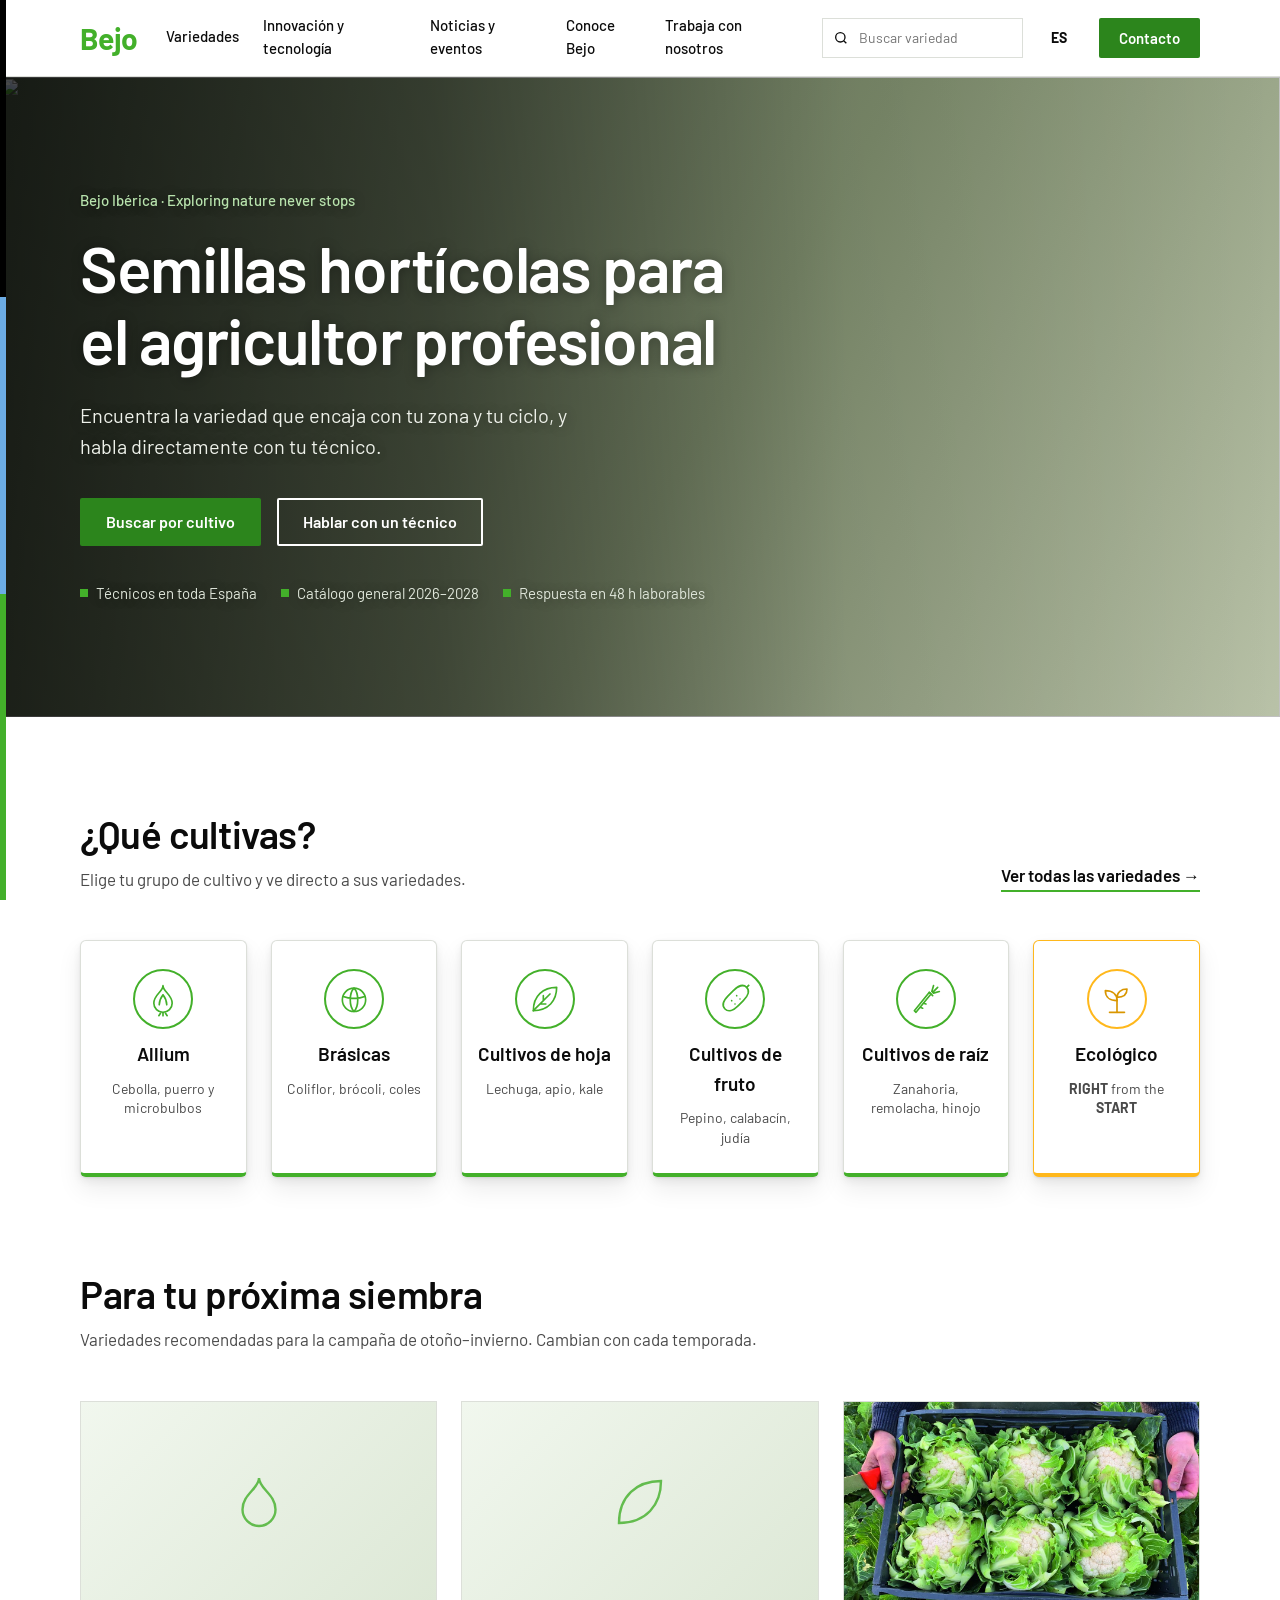
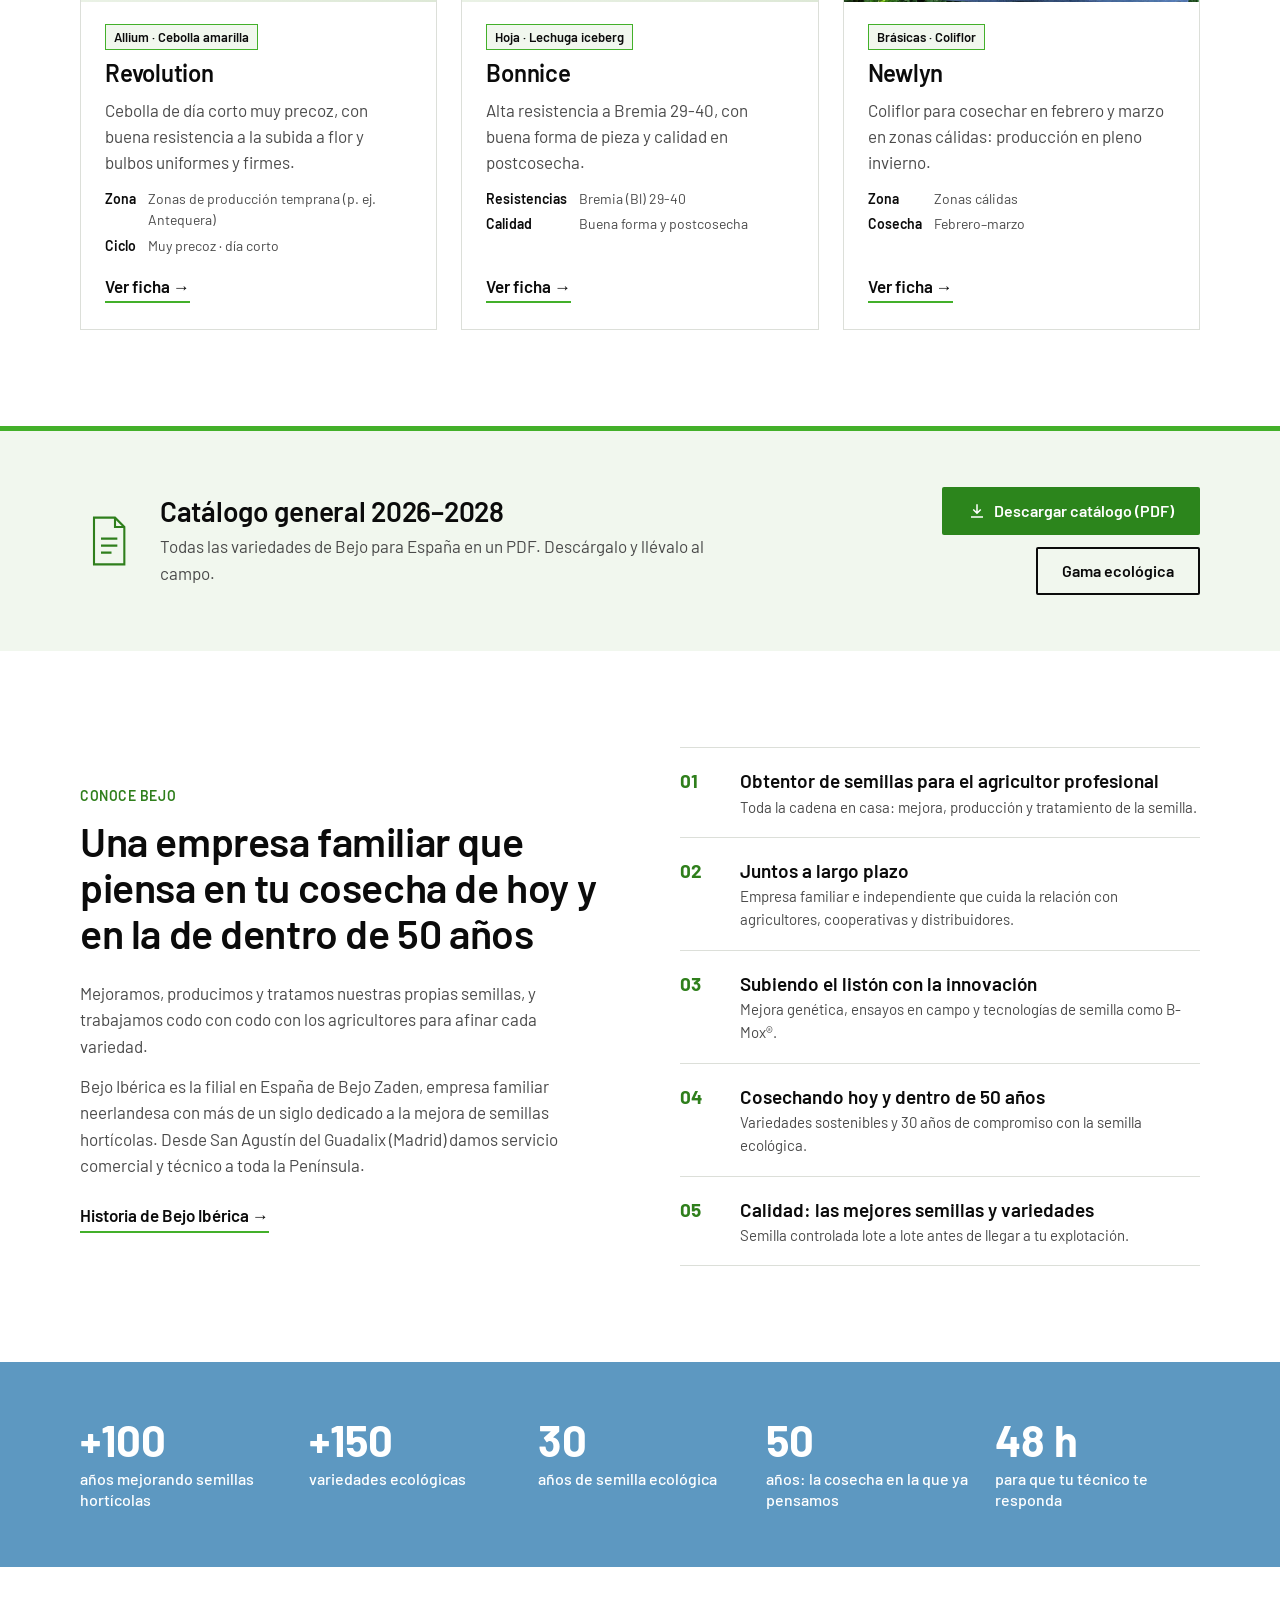
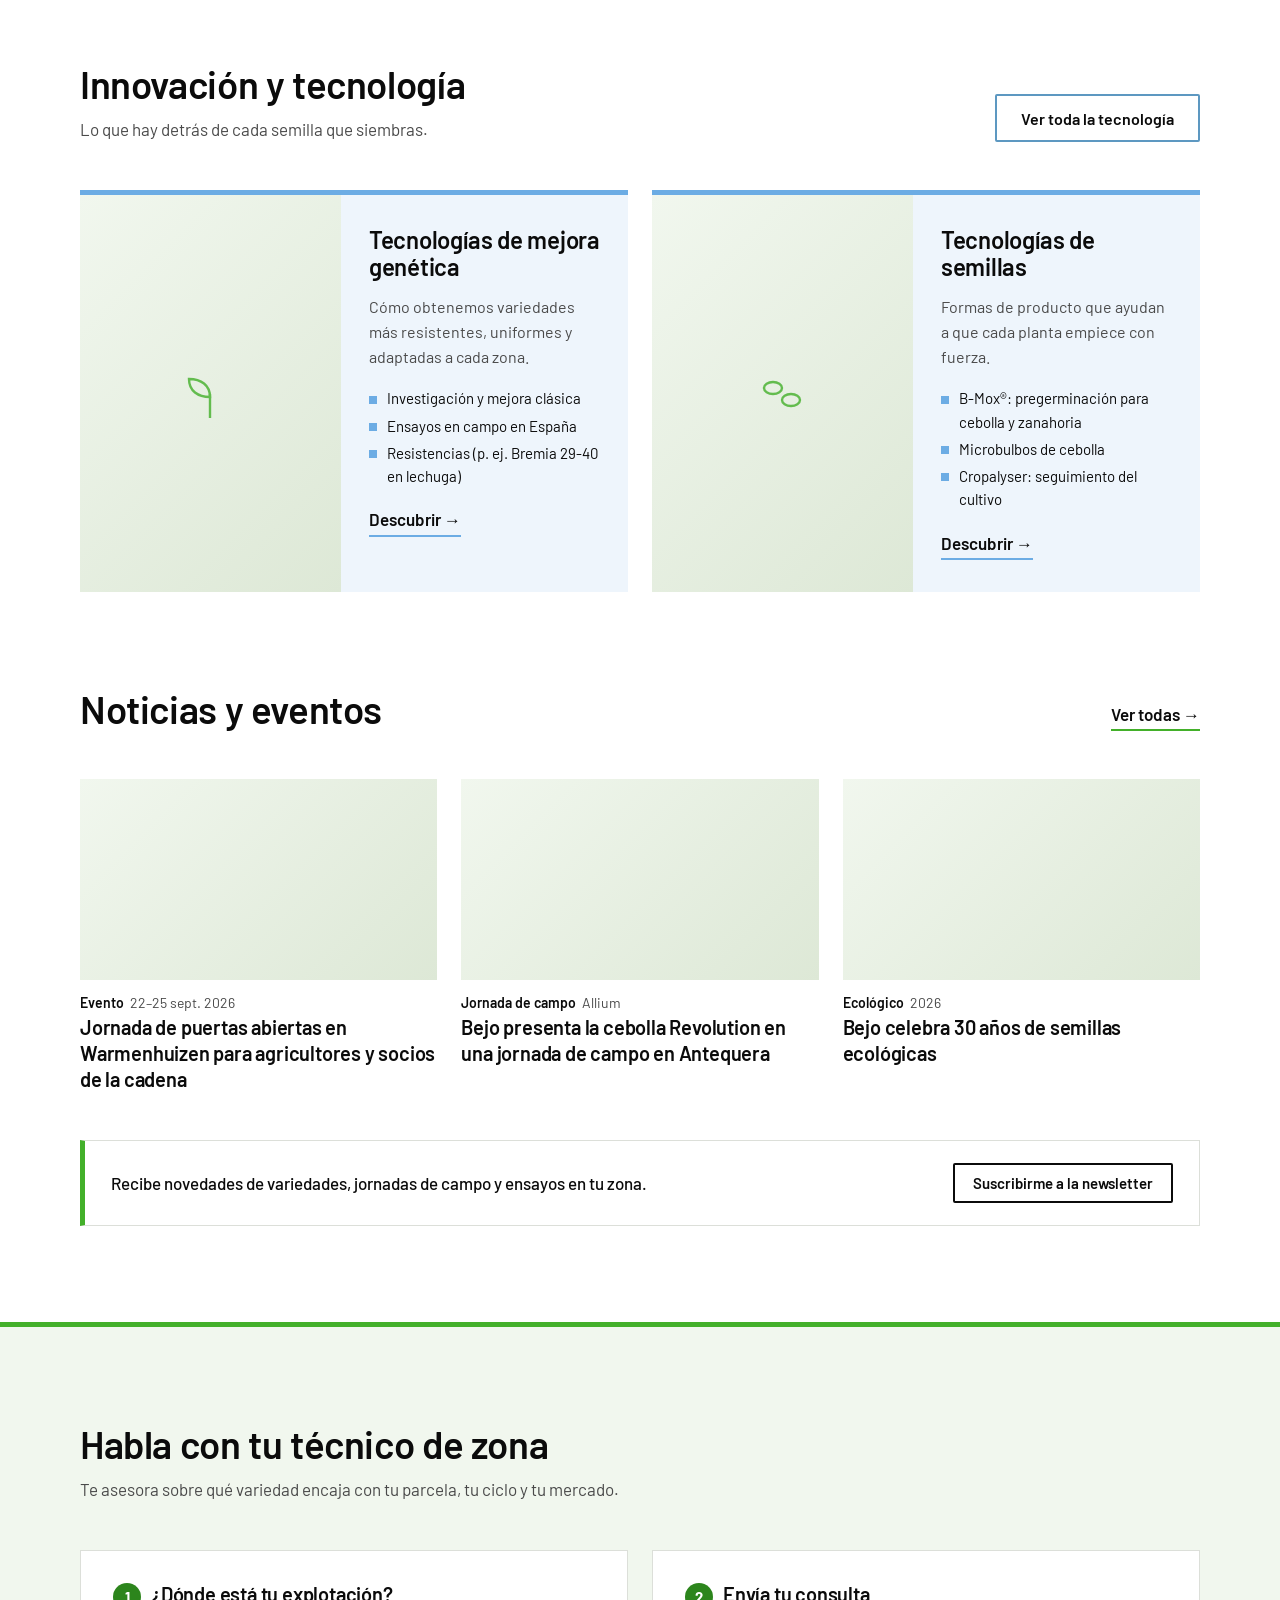
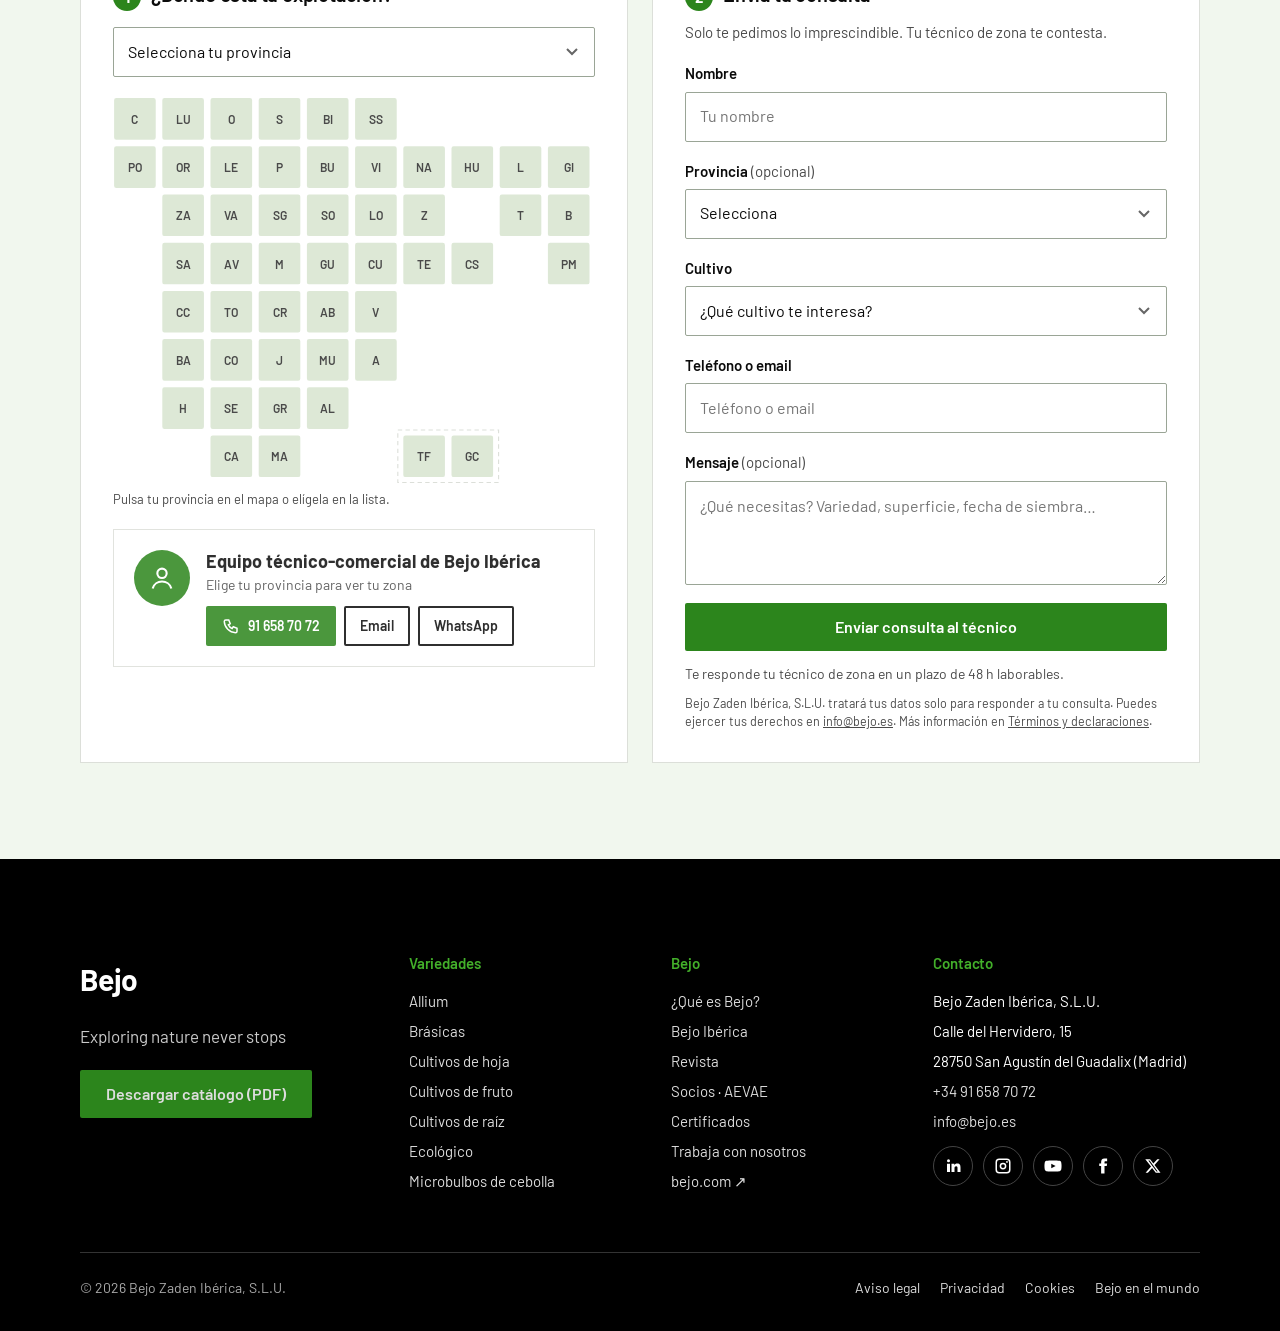
==== index.html @ adfbbf11 "Newlyn: foto real de la coliflor y enlace a su ficha en bejo.es Co-Authored-By: Claude Opus 5.5 <nor" ====
<!DOCTYPE html>
<html lang="es">
<head>
<meta charset="UTF-8">
<meta name="viewport" content="width=device-width, initial-scale=1, viewport-fit=cover">
<title>Bejo Ibérica · Semillas hortícolas para el agricultor profesional</title>
<meta name="description" content="Encuentra la variedad de semilla hortícola que encaja con tu zona y tu ciclo, y habla directamente con tu técnico de zona de Bejo Ibérica. Catálogo general 2026–2028.">
<meta name="theme-color" content="#43B02A">
<link rel="canonical" href="https://www.bejo.es/">
<meta property="og:type" content="website">
<meta property="og:locale" content="es_ES">
<meta property="og:site_name" content="Bejo Ibérica">
<meta property="og:title" content="Bejo Ibérica · Semillas hortícolas para el agricultor profesional">
<meta property="og:description" content="Encuentra la variedad que encaja con tu zona y tu ciclo, y habla directamente con tu técnico.">
<meta property="og:url" content="https://www.bejo.es/">
<meta property="og:image" content="https://www.bejo.es/sites/bejo-drupal/files/styles/banner_middle_xxxl/public/media/images/ENNS-Cover%20photo.jpeg?itok=uTUPlNrY">
<meta name="twitter:card" content="summary_large_image">
<link rel="icon" href="data:image/svg+xml,%3Csvg xmlns='http://www.w3.org/2000/svg' viewBox='0 0 32 32'%3E%3Crect width='32' height='32' rx='6' fill='%2343B02A'/%3E%3Cpath d='M16 6c-5 5-7 9-7 13a7 7 0 0014 0c0-4-2-8-7-13z' fill='%23fff'/%3E%3C/svg%3E">
<link rel="preconnect" href="https://fonts.googleapis.com">
<link rel="preconnect" href="https://fonts.gstatic.com" crossorigin>
<link rel="preconnect" href="https://www.bejo.es">
<!-- Barlow: sustituta web de DIN 2014 (tipografía corporativa con licencia; si se dispone del kit, se carga antes en --font) -->
<link href="https://fonts.googleapis.com/css2?family=Barlow:wght@400;500;600;700&display=swap" rel="stylesheet">
<link rel="stylesheet" href="css/styles.css?v=4">
<script type="application/ld+json">
{
  "@context":"https://schema.org",
  "@type":"Organization",
  "name":"Bejo Zaden Ibérica, S.L.U.",
  "alternateName":"Bejo Ibérica",
  "url":"https://www.bejo.es/",
  "logo":"https://www.bejo.es/sites/bejo-drupal/files/Bejo-LG_1.svg",
  "slogan":"Exploring nature never stops",
  "email":"info@bejo.es",
  "telephone":"+34 91 658 70 72",
  "address":{"@type":"PostalAddress","streetAddress":"Calle del Hervidero, 15","postalCode":"28750","addressLocality":"San Agustín del Guadalix","addressRegion":"Madrid","addressCountry":"ES"},
  "parentOrganization":{"@type":"Organization","name":"Bejo Zaden B.V.","url":"https://www.bejo.com/"},
  "sameAs":["https://www.linkedin.com/company/bejoespana/","https://www.instagram.com/bejoespana/","https://www.youtube.com/channel/UCln8HXi0CUPpkFVuDEpy3uQ","https://www.facebook.com/BejoEspana/","https://www.twitter.com/BejoEspana"]
}
</script>
</head>
<body>
<div class="band" aria-hidden="true"></div>
<a class="skip" href="#main">Saltar al contenido</a>

<!-- ============ 1 · Header ============ -->
<header class="header" id="top">
  <div class="wrap">
    <a href="https://www.bejo.es/" class="logo" aria-label="Bejo Ibérica, inicio">
      <img src="https://www.bejo.es/sites/bejo-drupal/files/Bejo-LG_1.svg" alt="Bejo" width="120" height="44">
      <span class="logo-text" aria-hidden="true">Bejo</span>
    </a>
    <nav class="nav" aria-label="Principal">
      <a href="#variedades">Variedades</a>
      <a href="#innovacion">Innovación y tecnología</a>
      <a href="#noticias">Noticias y eventos</a>
      <a href="#por-que">Conoce Bejo</a>
      <a href="https://www.bejo.es/careers" class="nav-extra">Trabaja con nosotros</a>
    </nav>
    <form class="search" role="search" data-search>
      <label class="sr-only" for="searchDesk">Buscar cultivo o variedad</label>
      <svg viewBox="0 0 24 24" fill="none" stroke="currentColor" stroke-width="2" aria-hidden="true"><circle cx="11" cy="11" r="7"/><path d="M20 20l-4-4"/></svg>
      <input type="search" id="searchDesk" placeholder="Buscar variedad" autocomplete="off" aria-autocomplete="list" aria-controls="searchDeskList" aria-expanded="false">
      <ul class="search-results" id="searchDeskList" role="listbox"></ul>
    </form>
    <a href="https://www.bejo.com/countries" class="lang" title="Otros países Bejo" aria-label="Idioma: español. Ver otros países Bejo">ES</a>
    <a href="#tecnico" class="btn btn-green btn-sm nav-cta desk-only" data-track="cta_contacto_menu">Contacto</a>
    <div class="tools mob-only">
      <button class="icon-btn" id="searchBtn" type="button" aria-label="Buscar variedad">
        <svg width="24" height="24" viewBox="0 0 24 24" fill="none" stroke="currentColor" stroke-width="2" aria-hidden="true"><circle cx="11" cy="11" r="7"/><path d="M20 20l-4-4"/></svg>
      </button>
      <button class="icon-btn" id="menuBtn" type="button" aria-label="Abrir menú" aria-expanded="false" aria-controls="mobileMenu">
        <svg width="26" height="26" viewBox="0 0 24 24" fill="none" stroke="currentColor" stroke-width="2" aria-hidden="true"><path d="M3 6h18M3 12h18M3 18h18"/></svg>
      </button>
    </div>
  </div>
</header>

<div class="mobile-menu" id="mobileMenu" aria-label="Menú">
  <form class="search" role="search" data-search>
    <label class="sr-only" for="mobSearch">Buscar cultivo o variedad</label>
    <svg viewBox="0 0 24 24" fill="none" stroke="currentColor" stroke-width="2" aria-hidden="true"><circle cx="11" cy="11" r="7"/><path d="M20 20l-4-4"/></svg>
    <input type="search" id="mobSearch" placeholder="Buscar cultivo o variedad" autocomplete="off" aria-autocomplete="list" aria-controls="searchMobList" aria-expanded="false">
    <ul class="search-results" id="searchMobList" role="listbox"></ul>
  </form>
  <a href="#variedades">Variedades</a>
  <a href="#innovacion">Innovación y tecnología</a>
  <a href="#noticias">Noticias y eventos</a>
  <a href="#por-que">Conoce Bejo</a>
  <a href="https://www.bejo.es/careers">Trabaja con nosotros</a>
  <a href="https://www.bejo.com/countries">Idioma: ES · Otros países</a>
  <a href="#tecnico" class="btn btn-green" data-track="cta_contacto_menu">Hablar con mi técnico</a>
</div>

<main id="main">

<!-- ============ FASE 1 · ENCONTRAR ============ -->

<!-- 2 · Hero -->
<section class="hero" aria-labelledby="hero-title">
  <div class="hero-media" aria-hidden="true">
    <!-- Foto de la campaña "Exploring nature never stops" (bejo.es). Si no carga, se usa la del hero actual de bejo.es -->
    <img src="https://www.bejo.es/sites/bejo-drupal/files/styles/banner_middle_xxxl/public/media/images/ENNS-Cover%20photo.jpeg?itok=uTUPlNrY" data-alt-src="https://www.bejo.es/sites/bejo-drupal/files/styles/banner_middle_xxxl/public/media/images/lettuce_iceberg_bejo_26_143-21191-original.jpg?itok=ijqKNQSE" alt="" fetchpriority="high" data-fallback>
  </div>
  <div class="wrap grid">
    <div class="hero-content">
      <p class="hero-kicker">Bejo Ibérica · Exploring nature never stops</p>
      <h1 id="hero-title">Semillas hortícolas para el agricultor profesional</h1>
      <p class="lead">Encuentra la variedad que encaja con tu<span class="desk-only"> zona y tu</span> ciclo<span class="desk-only">,</span> y habla directamente con tu técnico.</p>
      <div class="hero-ctas">
        <a href="#variedades" class="btn btn-green" data-track="cta_buscar_cultivo_hero">Buscar por cultivo</a>
        <a href="#tecnico" class="btn btn-ghost" data-track="cta_tecnico_hero">Hablar con un técnico</a>
      </div>
      <ul class="hero-trust">
        <li>Técnicos en toda España</li>
        <li class="desk-only">Catálogo general 2026–2028</li>
        <li>Respuesta en 48 h laborables</li>
      </ul>
    </div>
  </div>
</section>

<!-- 3 · Acceso rápido por cultivo -->
<section class="section" id="variedades" aria-labelledby="crops-title">
  <div class="wrap">
    <div class="section-head"><div>
      <h2 id="crops-title">¿Qué cultivas?</h2>
      <p><span class="mob-only">Desliza y elige</span><span class="desk-only">Elige</span> tu grupo de cultivo y ve directo a sus variedades.</p>
    </div>
      <a href="https://www.bejo.es/variedades" class="link link-arrow desk-only">Ver todas las variedades</a>
    </div>
    <div class="crops" role="list">
      <a href="https://www.bejo.es/variedades" class="crop" role="listitem" data-crop="allium" data-track="crop_allium">
        <svg viewBox="0 0 48 48" aria-hidden="true"><path d="M24 8c0 7-11 11-11 21a11 11 0 0 0 22 0c0-10-11-14-11-21z"/><path d="M24 19c-3 4-4.5 8-4.5 12M24 19c3 4 4.5 8 4.5 12"/><path d="M21 41l-2 3M24 41v3M27 41l2 3"/></svg>
        <strong>Allium</strong><span>Cebolla, puerro y microbulbos</span>
      </a>
      <a href="https://www.bejo.es/variedades" class="crop" role="listitem" data-crop="brasicas" data-track="crop_brasicas">
        <svg viewBox="0 0 48 48" aria-hidden="true"><circle cx="24" cy="25" r="14"/><path d="M24 11c-6 6-6 22 0 28M24 11c6 6 6 22 0 28M11 21c7 3 19 3 26 0"/></svg>
        <strong>Brásicas</strong><span>Coliflor, brócoli, coles</span>
      </a>
      <a href="https://www.bejo.es/variedades" class="crop" role="listitem" data-crop="hoja" data-track="crop_hoja">
        <svg viewBox="0 0 48 48" aria-hidden="true"><path d="M10 38C10 20 22 10 38 10c0 16-10 28-28 28z"/><path d="M10 38l20-20M18 30h7M22 26v-6"/></svg>
        <strong>Cultivos de hoja</strong><span>Lechuga, apio, kale</span>
      </a>
      <a href="https://www.bejo.es/variedades" class="crop" role="listitem" data-crop="fruto" data-track="crop_fruto">
        <svg viewBox="0 0 48 48" aria-hidden="true"><path d="M12 36c-4-4-2-10 4-16l6-6c6-6 12-8 16-4s2 10-4 16l-6 6c-6 6-12 8-16 4z"/><path d="M38 10l3-3M20 26h.01M26 20h.01M24 30h.01M30 24h.01"/></svg>
        <strong>Cultivos de fruto</strong><span>Pepino, calabacín, judía</span>
      </a>
      <a href="https://www.bejo.es/variedades" class="crop" role="listitem" data-crop="raiz" data-track="crop_raiz">
        <svg viewBox="0 0 48 48" aria-hidden="true"><path d="M30 18L12 40l-2-2 18-22z"/><path d="M28 16l4 4M31 15l2-7M33 17l7-2M32 16l6-6M17 34l3 1M21 29l3 1"/></svg>
        <strong>Cultivos de raíz</strong><span>Zanahoria, remolacha, hinojo</span>
      </a>
      <a href="https://www.bejo.es/semillas-ecologicas" class="crop eco" role="listitem" data-crop="eco" data-track="crop_ecologico">
        <svg viewBox="0 0 48 48" aria-hidden="true"><path d="M24 40V24"/><path d="M24 26c0-8-6-12-14-12 0 8 6 12 14 12zM24 22c0-6 5-10 12-10 0 7-5 10-12 10z"/><path d="M15 40h18"/></svg>
        <strong>Ecológico</strong><span><b>RIGHT</b> from the <b>START</b></span>
      </a>
    </div>
    <p class="hint">Desliza para ver todos los grupos de cultivo.</p>
  </div>
</section>

<!-- 4 · Destacado de campaña -->
<section class="section section--flush" id="campana" aria-labelledby="camp-title">
  <div class="wrap">
    <div class="section-head"><div>
      <h2 id="camp-title">Para tu próxima siembra</h2>
      <p>Variedades recomendadas para la campaña de otoño–invierno.<span class="desk-only"> Cambian con cada temporada.</span></p>
    </div></div>
    <div class="varieties">
      <article class="variety" id="var-revolution">
        <div class="photo"><img src="https://www.bejo.es/sites/bejo-drupal/files/styles/gallery_item_lg/public/media/images/Revolution%20Open%20Days%20%2812%29.jpg?itok=Qv2knWuD" alt="Cebolla Revolution en la jornada de campo de Bejo en Antequera" loading="lazy" data-fallback>
          <svg class="photo-fallback" viewBox="0 0 48 48" aria-hidden="true"><path d="M24 8c0 7-11 11-11 21a11 11 0 0 0 22 0c0-10-11-14-11-21z"/></svg></div>
        <div class="variety-body">
          <span class="tag">Allium · Cebolla amarilla</span>
          <h3>Revolution</h3>
          <p>Cebolla de día corto muy precoz, con buena resistencia a la subida a flor y bulbos uniformes y firmes.</p>
          <dl><dt>Zona</dt><dd>Zonas de producción temprana (p. ej. Antequera)</dd><dt>Ciclo</dt><dd>Muy precoz · día corto</dd></dl>
          <a href="https://www.bejo.es/cebolla/revolution" class="link link-arrow" data-track="ficha_revolution">Ver ficha<span class="sr-only"> de Revolution</span></a>
        </div>
      </article>
      <article class="variety" id="var-bonnice">
        <div class="photo"><img src="https://www.bejo.es/sites/bejo-drupal/files/styles/banner_middle_xxxl/public/media/images/lettuce_iceberg_bejo_26_143-21191-original.jpg?itok=ijqKNQSE" alt="Lechuga iceberg de Bejo en campo" loading="lazy" data-fallback>
          <svg class="photo-fallback" viewBox="0 0 48 48" aria-hidden="true"><path d="M10 38C10 20 22 10 38 10c0 16-10 28-28 28z"/></svg></div>
        <div class="variety-body">
          <span class="tag">Hoja · Lechuga iceberg</span>
          <h3>Bonnice</h3>
          <p>Alta resistencia a Bremia 29-40, con buena forma de pieza y calidad en postcosecha.</p>
          <dl><dt>Resistencias</dt><dd>Bremia (Bl) 29-40</dd><dt>Calidad</dt><dd>Buena forma y postcosecha</dd></dl>
          <a href="https://www.bejo.es/lechuga/bonnice" class="link link-arrow" data-track="ficha_bonnice">Ver ficha<span class="sr-only"> de Bonnice</span></a>
        </div>
      </article>
      <article class="variety" id="var-newlyn">
        <div class="photo"><img src="assets/newlyn-coliflor.jpg" alt="Coliflores Newlyn recién cosechadas en caja, en campo" loading="lazy" data-fallback>
          <svg class="photo-fallback" viewBox="0 0 48 48" aria-hidden="true"><circle cx="24" cy="25" r="14"/><path d="M24 11c-6 6-6 22 0 28M24 11c6 6 6 22 0 28M11 21c7 3 19 3 26 0"/></svg></div>
        <div class="variety-body">
          <span class="tag">Brásicas · Coliflor</span>
          <h3>Newlyn</h3>
          <p>Coliflor para cosechar en febrero y marzo en zonas cálidas: producción en pleno invierno.</p>
          <dl><dt>Zona</dt><dd>Zonas cálidas</dd><dt>Cosecha</dt><dd>Febrero–marzo</dd></dl>
          <a href="https://www.bejo.es/coliflor/newlyn" class="link link-arrow" data-track="ficha_newlyn">Ver ficha<span class="sr-only"> de Newlyn</span></a>
        </div>
      </article>
    </div>
    <a href="https://www.bejo.es/variedades" class="link link-arrow more-mobile">Ver más variedades de campaña</a>
  </div>
</section>

<!-- Catálogo PDF (microconversión) -->
<section class="catalog" aria-labelledby="cat-title">
  <div class="wrap">
    <div class="catalog-text">
      <svg viewBox="0 0 48 48" aria-hidden="true"><path d="M12 4h18l8 8v32H12z"/><path d="M30 4v8h8M18 22h14M18 28h14M18 34h9"/></svg>
      <div>
        <h2 id="cat-title">Catálogo general 2026–2028</h2>
        <p>Todas las variedades de Bejo para España en un PDF. Descárgalo y llévalo al campo.</p>
      </div>
    </div>
    <div class="catalog-actions">
      <a href="https://www.bejo.es/sites/bejo-drupal/files/media/files/ES-CatalogoGeneralEspana2628.pdf" class="btn btn-green" target="_blank" rel="noopener" data-track="descarga_catalogo">
        <svg viewBox="0 0 24 24" fill="none" stroke="currentColor" stroke-width="2" aria-hidden="true"><path d="M12 3v12M7 10l5 5 5-5M4 20h16"/></svg>
        Descargar catálogo (PDF)</a>
      <a href="https://www.bejo.es/ecologico" class="btn btn-outline">Gama ecológica</a>
    </div>
  </div>
</section>

<!-- ============ FASE 2 · CONFIAR ============ -->

<!-- 5 · Por qué Bejo -->
<section class="section why" id="por-que" aria-labelledby="why-title">
  <div class="wrap">
    <div class="intro">
      <span class="eyebrow">Conoce Bejo</span>
      <h2 id="why-title"><span class="desk-only">Una empresa familiar que piensa en tu cosecha de hoy y en la de dentro de 50 años</span><span class="mob-only">Empresa familiar, pensando en tu cosecha de hoy y de dentro de 50 años</span></h2>
      <p>Mejoramos, producimos y tratamos nuestras propias semillas, y trabajamos codo con codo con los agricultores para afinar cada variedad.</p>
      <p class="extra">Bejo Ibérica es la filial en España de Bejo Zaden, empresa familiar neerlandesa con más de un siglo dedicado a la mejora de semillas hortícolas. Desde San Agustín del Guadalix (Madrid) damos servicio comercial y técnico a toda la Península.</p>
      <a href="https://www.bejo.es/historia-de-bejo-iberica" class="link link-arrow">Historia de Bejo Ibérica</a>
    </div>
    <ol>
      <li><b>01</b><strong>Obtentor de semillas para el agricultor profesional</strong><span>Toda la cadena en casa: mejora, producción y tratamiento de la semilla.</span></li>
      <li><b>02</b><strong>Juntos a largo plazo</strong><span>Empresa familiar e independiente que cuida la relación con agricultores, cooperativas y distribuidores.</span></li>
      <li><b>03</b><strong>Subiendo el listón con la innovación</strong><span>Mejora genética, ensayos en campo y tecnologías de semilla como B-Mox®.</span></li>
      <li><b>04</b><strong>Cosechando hoy y dentro de 50 años</strong><span>Variedades sostenibles y 30 años de compromiso con la semilla ecológica.</span></li>
      <li><b>05</b><strong>Calidad: las mejores semillas y variedades</strong><span>Semilla controlada lote a lote antes de llegar a tu explotación.</span></li>
    </ol>
  </div>
</section>

<!-- Cifras -->
<section class="stats" aria-label="Bejo en cifras">
  <div class="wrap">
    <ul>
      <li><strong>+100</strong><span>años mejorando semillas hortícolas</span></li>
      <li><strong>+150</strong><span>variedades ecológicas</span></li>
      <li><strong>30</strong><span>años de semilla ecológica</span></li>
      <li><strong>50</strong><span>años: la cosecha en la que ya pensamos</span></li>
      <li><strong>48 h</strong><span>para que tu técnico te responda</span></li>
    </ul>
  </div>
</section>

<!-- 6 · Innovación y tecnología -->
<section class="section" id="innovacion" aria-labelledby="inno-title">
  <div class="wrap">
    <div class="section-head">
      <div><h2 id="inno-title">Innovación y tecnología</h2><p>Lo que hay detrás de cada semilla<span class="desk-only"> que siembras</span>.</p></div>
      <a href="https://www.bejo.es/revista" class="btn btn-outline-blue head-btn">Ver toda la tecnología</a>
    </div>
    <div class="tech-grid">
      <article class="tech">
        <div class="photo"><img src="https://www.bejo.es/sites/bejo-drupal/files/styles/gallery_item_lg/public/media/images/Breeding%20for%20organic_small.jpeg?itok=yeIApnBH" alt="Mejoradores de Bejo seleccionando plantas en campo" loading="lazy" data-fallback>
          <svg class="photo-fallback" viewBox="0 0 48 48" aria-hidden="true"><path d="M24 40V24"/><path d="M24 26c0-8-6-12-14-12 0 8 6 12 14 12z"/></svg></div>
        <div class="tech-body">
          <h3>Tecnologías de mejora genética</h3>
          <p><span class="desk-only">Cómo obtenemos variedades más resistentes, uniformes y adaptadas a cada zona.</span><span class="mob-only">Variedades más resistentes y adaptadas a tu zona.</span></p>
          <ul><li>Investigación y mejora clásica</li><li>Ensayos en campo en España</li><li>Resistencias (p. ej. Bremia 29-40 en lechuga)</li></ul>
          <a href="https://www.bejo.es/bejo-mundo-exploring-nature-never-stops" class="link link-arrow">Descubrir<span class="sr-only"> tecnologías de mejora genética</span></a>
        </div>
      </article>
      <article class="tech">
        <div class="photo"><img src="https://www.bejo.es/sites/bejo-drupal/files/styles/gallery_item_lg/public/media/images/Different%20kinds%20of%20organic%20seed_small.jpeg?itok=K05LckjI" alt="Distintos tipos de semilla de Bejo" loading="lazy" data-fallback>
          <svg class="photo-fallback" viewBox="0 0 48 48" aria-hidden="true"><ellipse cx="18" cy="20" rx="6" ry="4"/><ellipse cx="30" cy="28" rx="6" ry="4"/></svg></div>
        <div class="tech-body">
          <h3>Tecnologías de semillas</h3>
          <p><span class="desk-only">Formas de producto que ayudan a que cada planta empiece con fuerza.</span><span class="mob-only">B-Mox®, microbulbos y Cropalyser.</span></p>
          <ul><li>B-Mox®: pregerminación para cebolla y zanahoria</li><li>Microbulbos de cebolla</li><li>Cropalyser: seguimiento del cultivo</li></ul>
          <a href="https://www.bejo.es/magazine/b-moxr" class="link link-arrow">Descubrir<span class="sr-only"> tecnologías de semillas</span></a>
        </div>
      </article>
    </div>
  </div>
</section>

<!-- 7 · Noticias y eventos -->
<section class="section section--flush" id="noticias" aria-labelledby="news-title">
  <div class="wrap">
    <div class="section-head">
      <h2 id="news-title">Noticias y eventos</h2>
      <a href="https://www.bejo.es/revista" class="link link-arrow news-all-desk">Ver todas</a>
    </div>
    <div class="news-grid">
      <a href="https://www.bejo.es/magazine/jornada-de-puertas-abiertas-de-bejo-para-agricultores-y-socios-de-la-cadena-de-suministro" class="news">
        <div class="photo"><img src="https://www.bejo.es/sites/bejo-drupal/files/styles/gallery_item_lg/public/media/images/Organic%20demo%20field_small.jpg?itok=80fQMUw9" alt="" loading="lazy" data-fallback></div>
        <div>
          <p class="news-meta"><b>Evento</b>22–25 sept. 2026</p>
          <h3><span class="desk-only">Jornada de puertas abiertas en Warmenhuizen para agricultores y socios de la cadena</span><span class="mob-only">Puertas abiertas Bejo en Países Bajos 2026</span></h3>
        </div>
      </a>
      <a href="https://www.bejo.es/magazine/bejo-presenta-la-cebolla-revolution-en-una-jornada-de-campo-en-antequera" class="news">
        <div class="photo"><img src="https://www.bejo.es/sites/bejo-drupal/files/styles/gallery_item_lg/public/media/images/Revolution%20Open%20Days%20%287%29.jpg?itok=dhPT0Qvs" alt="" loading="lazy" data-fallback></div>
        <div>
          <p class="news-meta"><b>Jornada de campo</b>Allium</p>
          <h3><span class="desk-only">Bejo presenta la cebolla Revolution en una jornada de campo en Antequera</span><span class="mob-only">Cebolla Revolution, en campo en Antequera</span></h3>
        </div>
      </a>
      <a href="https://www.bejo.es/magazine/bejo-celebra-30-anos-de-semillas-ecologicas" class="news">
        <div class="photo"><img src="https://www.bejo.es/sites/bejo-drupal/files/styles/gallery_item_lg/public/media/images/Organic%2030%20years%20Bejo%20colleagues_small%20.jpg?itok=DsTzXGda" alt="" loading="lazy" data-fallback></div>
        <div>
          <p class="news-meta"><b>Ecológico</b>2026</p>
          <h3>Bejo celebra 30 años de semillas ecológicas</h3>
        </div>
      </a>
    </div>
    <a href="https://www.bejo.es/revista" class="link link-arrow mob-only" style="display:inline-block;margin-top:20px">Ver todas</a>
    <div class="newsletter">
      <p>Recibe novedades de variedades, jornadas de campo y ensayos en tu zona.</p>
      <a href="https://us15.list-manage.com/survey?u=f30d8a76c23f361aeff1ba541&amp;id=507a707cc8&amp;attribution=false" class="btn btn-outline btn-sm" target="_blank" rel="noopener" data-track="newsletter">Suscribirme a la newsletter</a>
    </div>
  </div>
</section>

<!-- ============ FASE 3 · CONTACTAR ============ -->

<!-- 8 · Tu técnico en tu zona -->
<section class="section contact" id="tecnico" aria-labelledby="contact-title">
  <div class="wrap">
    <div class="section-head"><div>
      <h2 id="contact-title">Habla con tu técnico de zona</h2>
      <p><span class="desk-only">Te asesora sobre qué variedad encaja con tu parcela, tu ciclo y tu mercado.</span><span class="mob-only">Elige tu provincia y te mostramos quién te atiende.</span></p>
    </div></div>
    <div class="contact-grid">
      <div class="card zone-card">
        <h3><span class="step">1</span>¿Dónde está tu explotación?</h3>
        <label for="zoneSelect" class="sr-only">Selecciona tu provincia</label>
        <select id="zoneSelect" class="select">
          <option value="">Selecciona tu provincia</option>
        </select>
        <div class="map" id="map" aria-label="Mapa de zonas técnicas de España. Pulsa una provincia para seleccionarla."></div>
        <div class="techie" id="techCard" data-empty="true" aria-live="polite">
          <div class="avatar" aria-hidden="true"><svg viewBox="0 0 24 24"><circle cx="12" cy="8" r="4"/><path d="M4 21c1-4 4.5-6 8-6s7 2 8 6"/></svg></div>
          <div>
            <strong id="techName">Equipo técnico-comercial de Bejo Ibérica</strong>
            <span class="zone" id="techZone">Elige tu provincia para ver tu zona</span>
            <div class="techie-actions">
              <a href="tel:+34916587072" class="btn btn-green" id="techPhone" data-track="llamar_tecnico">
                <svg viewBox="0 0 24 24" fill="none" stroke="currentColor" stroke-width="2" aria-hidden="true"><path d="M5 4h4l2 5-2.5 1.5a11 11 0 005 5L15 13l5 2v4a2 2 0 01-2 2A16 16 0 013 6a2 2 0 012-2"/></svg>
                <span id="techPhoneTxt">91 658 70 72</span></a>
              <a href="mailto:info@bejo.es" class="btn btn-outline" id="techMail" data-track="email_tecnico">Email</a>
              <a href="https://wa.me/message/UYOLJTFTJJBNB1" class="btn btn-outline" id="techWa" target="_blank" rel="noopener" data-track="whatsapp_tecnico">WhatsApp</a>
            </div>
          </div>
        </div>
      </div>

      <div class="card">
        <h3><span class="step">2</span>Envía tu consulta</h3>
        <p class="form-intro">Solo te pedimos lo imprescindible. Tu técnico de zona te contesta.</p>
        <form id="contactForm" novalidate>
          <p class="form-err" id="formErr" role="alert" tabindex="-1">Revisa los campos marcados para poder enviar tu consulta.</p>
          <div class="field"><label for="f-name">Nombre</label>
            <input id="f-name" class="input" name="nombre" placeholder="Tu nombre" autocomplete="name" required aria-describedby="e-name">
            <span class="err" id="e-name">Escribe tu nombre.</span></div>
          <div class="field desk-field"><label for="f-prov">Provincia <span class="opt">(opcional)</span></label>
            <select id="f-prov" class="select" name="provincia"><option value="">Selecciona</option></select></div>
          <div class="field"><label for="f-crop">Cultivo</label>
            <select id="f-crop" class="select" name="cultivo" required aria-describedby="e-crop">
              <option value="">¿Qué cultivo te interesa?</option><option>Allium</option><option>Brásicas</option><option>Cultivos de hoja</option><option>Cultivos de fruto</option><option>Cultivos de raíz</option><option>Ecológico</option>
            </select>
            <span class="err" id="e-crop">Elige un cultivo.</span></div>
          <div class="field"><label for="f-contact">Teléfono o email</label>
            <input id="f-contact" class="input" name="contacto" placeholder="Teléfono o email" autocomplete="tel" inputmode="email" required aria-describedby="e-contact">
            <span class="err" id="e-contact">Déjanos un teléfono (9 cifras) o un email válido para responderte.</span></div>
          <div class="field desk-field"><label for="f-msg">Mensaje <span class="opt">(opcional)</span></label>
            <textarea id="f-msg" class="input" name="mensaje" placeholder="¿Qué necesitas? Variedad, superficie, fecha de siembra…"></textarea></div>
          <div class="hp" aria-hidden="true"><label for="f-web">No rellenar</label><input id="f-web" name="web" tabindex="-1" autocomplete="off"></div>
          <button type="submit" class="btn btn-green" data-track="form_submit_click">Enviar consulta al técnico</button>
          <p class="form-note">Te responde tu técnico de zona en un plazo de 48 h laborables.</p>
          <p class="form-legal">Bejo Zaden Ibérica, S.L.U. tratará tus datos solo para responder a tu consulta. Puedes ejercer tus derechos en <a href="mailto:info@bejo.es">info@bejo.es</a>. Más información en <a href="https://www.bejo.es/terminos-y-declaraciones">Términos y declaraciones</a>.</p>
          <p class="form-ok" id="formOk" role="status" tabindex="-1"></p>
        </form>
      </div>
    </div>
  </div>
</section>
</main>

<!-- ============ 9 · Footer ============ -->
<footer class="footer">
  <div class="wrap">
    <div class="footer-top">
      <div class="footer-brand">
        <a href="https://www.bejo.es/" class="logo neg" aria-label="Bejo Ibérica, inicio">
          <img src="https://www.bejo.es/sites/bejo-drupal/files/Bejo-LG_1.svg" alt="Bejo" width="120" height="44" loading="lazy">
          <span class="logo-text" aria-hidden="true">Bejo</span>
        </a>
        <p>Exploring nature never stops</p>
        <a href="https://www.bejo.es/sites/bejo-drupal/files/media/files/ES-CatalogoGeneralEspana2628.pdf" class="btn btn-green" target="_blank" rel="noopener" data-track="descarga_catalogo_footer">Descargar catálogo (PDF)</a>
      </div>
      <details open><summary><h4>Variedades</h4></summary>
        <ul>
          <li><a href="https://www.bejo.es/variedades">Allium</a></li>
          <li><a href="https://www.bejo.es/variedades">Brásicas</a></li>
          <li><a href="https://www.bejo.es/variedades">Cultivos de hoja</a></li>
          <li><a href="https://www.bejo.es/variedades">Cultivos de fruto</a></li>
          <li><a href="https://www.bejo.es/variedades">Cultivos de raíz</a></li>
          <li><a href="https://www.bejo.es/ecologico">Ecológico</a></li>
          <li><a href="https://www.bejo.es/conoce-nuestros-microbulbos-de-cebolla">Microbulbos de cebolla</a></li>
        </ul>
      </details>
      <details open><summary><h4>Bejo</h4></summary>
        <ul>
          <li><a href="https://www.bejo.es/bejo-mundo-exploring-nature-never-stops">¿Qué es Bejo?</a></li>
          <li><a href="https://www.bejo.es/historia-de-bejo-iberica">Bejo Ibérica</a></li>
          <li><a href="https://www.bejo.es/revista">Revista</a></li>
          <li><a href="https://www.bejo.es/socios">Socios</a> · <a href="https://www.bejo.es/aevae">AEVAE</a></li>
          <li><a href="https://www.bejo.es/terminos-y-declaraciones">Certificados</a></li>
          <li><a href="https://www.bejo.es/careers">Trabaja con nosotros</a></li>
          <li><a href="https://www.bejo.com/" target="_blank" rel="noopener">bejo.com <span class="sr-only">(se abre en pestaña nueva)</span>↗</a></li>
        </ul>
      </details>
      <details open><summary><h4>Contacto</h4></summary>
        <address>
          <ul>
            <li>Bejo Zaden Ibérica, S.L.U.</li>
            <li>Calle del Hervidero, 15<br>28750 San Agustín del Guadalix (Madrid)</li>
            <li><a href="tel:+34916587072" data-track="llamar_footer">+34 91 658 70 72</a></li>
            <li><a href="mailto:info@bejo.es">info@bejo.es</a></li>
          </ul>
          <div class="social">
            <a href="https://www.linkedin.com/company/bejoespana/" target="_blank" rel="noopener" aria-label="LinkedIn"><svg viewBox="0 0 24 24" aria-hidden="true"><path d="M4 9h4v11H4zM6 3a2 2 0 110 4 2 2 0 010-4zM10 9h3.8v1.6h.1c.5-1 1.8-1.9 3.7-1.9 3.9 0 4.4 2.4 4.4 5.6V20h-4v-4.9c0-1.2 0-2.7-1.7-2.7s-2.3 1.3-2.3 2.6V20h-4z"/></svg></a>
            <a href="https://www.instagram.com/bejoespana/" target="_blank" rel="noopener" aria-label="Instagram"><svg viewBox="0 0 24 24" aria-hidden="true"><path fill-rule="evenodd" d="M7 2h10a5 5 0 015 5v10a5 5 0 01-5 5H7a5 5 0 01-5-5V7a5 5 0 015-5zm0 2a3 3 0 00-3 3v10a3 3 0 003 3h10a3 3 0 003-3V7a3 3 0 00-3-3zm5 3.5a4.5 4.5 0 110 9 4.5 4.5 0 010-9zm0 2a2.5 2.5 0 100 5 2.5 2.5 0 000-5zM17.3 5.4a1.2 1.2 0 110 2.4 1.2 1.2 0 010-2.4z"/></svg></a>
            <a href="https://www.youtube.com/channel/UCln8HXi0CUPpkFVuDEpy3uQ" target="_blank" rel="noopener" aria-label="YouTube"><svg viewBox="0 0 24 24" aria-hidden="true"><path fill-rule="evenodd" d="M23 7.2a3 3 0 00-2.1-2.1C19 4.6 12 4.6 12 4.6s-7 0-8.9.5A3 3 0 001 7.2 31 31 0 00.6 12a31 31 0 00.4 4.8 3 3 0 002.1 2.1c1.9.5 8.9.5 8.9.5s7 0 8.9-.5a3 3 0 002.1-2.1 31 31 0 00.4-4.8 31 31 0 00-.4-4.8zM9.7 15.1V8.9l5.8 3.1z"/></svg></a>
            <a href="https://www.facebook.com/BejoEspana/" target="_blank" rel="noopener" aria-label="Facebook"><svg viewBox="0 0 24 24" aria-hidden="true"><path d="M14 8.5V6.8c0-.8.5-1 1-1h2.5V2H14c-3.4 0-4.5 2.2-4.5 4.6v1.9H7V12h2.5v10H14V12h3l.5-3.5z"/></svg></a>
            <a href="https://www.twitter.com/BejoEspana" target="_blank" rel="noopener" aria-label="X (Twitter)"><svg viewBox="0 0 24 24" aria-hidden="true"><path d="M17.7 3h3.1l-6.8 7.8L22 21h-6.3l-4.9-6.4L5.2 21H2.1l7.3-8.3L1.7 3h6.4l4.4 5.8zm-1.1 16.2h1.7L7.5 4.7H5.7z"/></svg></a>
          </div>
        </address>
      </details>
    </div>
    <div class="footer-bottom">
      <span>© <span id="year">2026</span> Bejo Zaden Ibérica, S.L.U.</span>
      <nav aria-label="Legal">
        <a href="https://www.bejo.es/terminos-y-declaraciones">Aviso legal</a>
        <a href="https://www.bejo.es/terminos-y-declaraciones">Privacidad</a>
        <a href="https://www.bejo.es/terminos-y-declaraciones">Cookies</a>
        <a href="https://www.bejo.com/countries">Bejo en el mundo</a>
      </nav>
    </div>
  </div>
</footer>

<!-- CTA fija en móvil -->
<div class="sticky-cta" id="stickyCta" aria-label="Contacto rápido">
  <a href="#tecnico" class="btn btn-green" data-track="cta_sticky_tecnico">Hablar con mi técnico</a>
  <a href="tel:+34916587072" class="btn btn-call" id="stickyCall" data-track="cta_sticky_llamar">
    <svg viewBox="0 0 24 24" fill="none" stroke="currentColor" stroke-width="2" aria-hidden="true"><path d="M5 4h4l2 5-2.5 1.5a11 11 0 005 5L15 13l5 2v4a2 2 0 01-2 2A16 16 0 013 6a2 2 0 012-2"/></svg>Llamar</a>
</div>

<script src="js/main.js?v=4" defer></script>
</body>
</html>
---- css/styles.css ----
/* ==========================================================================
   Bejo Ibérica · Landing bejo.es
   Sistema visual de bejo.com + correcciones de marketing:
   - Verde #43B02A = campo y llamadas a la acción
   - Azul  #6CACE4 = innovación
   - Sin bloques grises · CTA verde (no negro) · degradado oscuro en hero
   - Tipografía DIN 2014 (Barlow como sustituta web) · retícula 12 col → 4 col
   ========================================================================== */

:root{
  /* Paleta oficial Bejo */
  --green:#43B02A; --green-dark:#2f7f1c; --green-hover:#3a9b24;
  /* Verde de botón: tono más profundo de Bejo Green para que el texto blanco
     cumpla contraste AA (blanco sobre #43B02A = 2,8:1; sobre #2C851C = 4,7:1) */
  --btn-green:#2C851C; --btn-green-hover:#236B16;
  --blue:#6CACE4; --blue-dark:#5D98C1; --yellow:#FFB81C; --black:#000; --white:#fff;

  /* Tokens de interfaz */
  --bg:#ffffff; --ink:#0b0b0b; --muted:#4a4a4a; --line:#dcdfd9; --surface:#ffffff;
  --tint-green:#F1F7EE; --tint-blue:#EEF5FC; --ph:#DDE8D6;
  --font:"DIN 2014","Barlow",Arial,Helvetica,sans-serif;

  /* Retícula */
  --wrap:1280px; --pad:80px; --gutter:24px; --cols:12; --header:76px;

  /* Ritmo vertical: un único estándar de espacio entre bloques */
  --space-section:96px;  /* aire arriba y abajo de cada bloque de contenido */
  --space-band:56px;     /* aire dentro de las franjas de color finas (catálogo, cifras) */
  --space-head:48px;     /* de la cabecera de sección a su contenido */
}
@media (prefers-color-scheme:dark){
  :root:not([data-theme="light"]){
    --bg:#111411; --ink:#f2f4f0; --muted:#b9c0b5; --line:#2c332a; --surface:#181c17;
    --tint-green:#152012; --tint-blue:#121b24; --ph:#23301f; --green-dark:#5cc743;
  }
}
:root[data-theme="dark"]{
  --bg:#111411; --ink:#f2f4f0; --muted:#b9c0b5; --line:#2c332a; --surface:#181c17;
  --tint-green:#152012; --tint-blue:#121b24; --ph:#23301f; --green-dark:#5cc743;
}

*,*::before,*::after{box-sizing:border-box}
html{scroll-behavior:smooth;scroll-padding-top:calc(var(--header) + 12px);-webkit-text-size-adjust:100%}
body{margin:0;background:var(--bg);color:var(--ink);font-family:var(--font);font-size:17px;line-height:1.55;-webkit-font-smoothing:antialiased;overflow-x:hidden}
img,svg{max-width:100%;display:block}
a{color:inherit}
h1,h2,h3,h4{margin:0;line-height:1.12;font-weight:600;letter-spacing:-.01em}
p{margin:0}
button,input,select,textarea{font:inherit;color:inherit}
:focus-visible{outline:3px solid var(--yellow);outline-offset:3px}
.sr-only{position:absolute!important;width:1px;height:1px;overflow:hidden;clip:rect(0 0 0 0);white-space:nowrap}
.skip{position:absolute;left:12px;top:-60px;z-index:100;background:var(--btn-green);color:#fff;padding:10px 16px;font-weight:600;text-decoration:none}
.skip:focus{top:12px}

/* Retícula de 12 columnas (4 en móvil) */
.wrap{max-width:calc(var(--wrap) + var(--pad)*2);margin:0 auto;padding:0 var(--pad)}
.grid{display:grid;grid-template-columns:repeat(var(--cols),minmax(0,1fr));gap:var(--gutter)}

/* Cada bloque lleva el mismo aire arriba y abajo. Cuando dos bloques seguidos
   comparten fondo, el segundo usa --flush para no duplicar el espacio. */
.section{padding:var(--space-section) 0}
.section--flush{padding-top:0}
.section-head{display:flex;justify-content:space-between;align-items:flex-end;gap:24px;margin-bottom:var(--space-head)}
.section-head h2{font-size:clamp(28px,3vw,40px)}
.section-head p{color:var(--muted);margin-top:10px;max-width:72ch}
.eyebrow{display:inline-block;font-size:14px;font-weight:600;letter-spacing:.04em;text-transform:uppercase;color:var(--green-dark);margin-bottom:12px}

/* Banda de color lateral (top-band del manual) */
.band{position:fixed;left:0;top:0;bottom:0;width:6px;z-index:60;background:linear-gradient(var(--black) 0 33%,var(--blue) 33% 66%,var(--green) 66%)}

/* Botones y enlaces */
.btn{display:inline-flex;align-items:center;justify-content:center;gap:8px;min-height:48px;padding:0 24px;font-weight:600;font-size:16px;line-height:1.2;text-decoration:none;border:2px solid transparent;border-radius:2px;cursor:pointer;transition:background .15s,color .15s,border-color .15s;white-space:nowrap}
.btn svg{width:18px;height:18px;flex-shrink:0}
.btn-green{background:var(--btn-green);color:#fff}
.btn-green:hover{background:var(--btn-green-hover)}
.btn-ghost{border-color:#fff;color:#fff;background:transparent}
.btn-ghost:hover{background:#fff;color:#000}
.btn-outline{border-color:var(--ink);color:var(--ink);background:transparent}
.btn-outline:hover{background:var(--ink);color:var(--bg)}
.btn-outline-blue{border-color:var(--blue-dark);color:var(--ink);background:transparent}
.btn-outline-blue:hover{background:var(--blue-dark);color:#fff}
.btn-sm{min-height:40px;padding:0 18px;font-size:15px}
.link{font-weight:600;text-decoration:none;border-bottom:2px solid var(--green);padding-bottom:2px}
.link:hover{border-color:var(--ink)}
.link-arrow::after{content:" →"}

/* Fotografía real (con color de reserva si la imagen no carga) */
.photo{position:relative;background-color:var(--ph);overflow:hidden}
.photo img{width:100%;height:100%;object-fit:cover}
.photo.is-empty{display:flex;align-items:center;justify-content:center;background:linear-gradient(135deg,var(--tint-green),var(--ph))}
.photo.is-empty img{display:none}
.photo-fallback{display:none}
.photo.is-empty .photo-fallback{display:block;width:72px;height:72px;stroke:var(--green);fill:none;stroke-width:1.6;opacity:.8}

/* Logo */
.logo{display:inline-flex;align-items:center;flex-shrink:0;text-decoration:none;height:48px}
.logo img{height:44px;width:auto}
.logo-text{display:none;font-weight:700;font-size:30px;letter-spacing:-.02em;color:var(--green)}
.logo.is-text img{display:none}
.logo.is-text .logo-text{display:inline}
.logo.neg img{filter:brightness(0) invert(1)}
.logo.neg .logo-text{color:#fff}

/* 1 · Header */
.header{position:sticky;top:0;z-index:50;background:var(--bg);border-bottom:1px solid var(--line);transition:box-shadow .2s}
.header.scrolled{box-shadow:0 6px 18px rgba(0,0,0,.08)}
.header .wrap{display:flex;align-items:center;gap:28px;height:var(--header)}
.nav{display:flex;gap:24px;margin-left:auto;align-items:center}
.nav a{text-decoration:none;font-size:15px;font-weight:500;padding:6px 0;border-bottom:2px solid transparent}
.nav a:hover,.nav a[aria-current="true"]{border-color:var(--green)}
.search{position:relative;display:flex;align-items:center;border:1px solid var(--line);height:40px;width:210px;padding:0 10px;gap:8px;background:var(--surface)}
.search input{border:0;outline:0;background:transparent;width:100%;font-size:14px;min-width:0}
.search:focus-within{border-color:var(--green)}
.search svg{flex-shrink:0;width:16px;height:16px}
.search-results{position:absolute;left:-1px;right:-1px;top:100%;margin:0;padding:6px 0;list-style:none;background:var(--surface);border:1px solid var(--line);box-shadow:0 12px 24px rgba(0,0,0,.12);z-index:70;display:none;max-height:320px;overflow:auto}
.search-results.open{display:block}
.search-results a{display:block;padding:9px 14px;text-decoration:none;font-size:14px;line-height:1.3}
.search-results a small{display:block;color:var(--muted);font-size:12px}
.search-results a:hover,.search-results a.active{background:var(--tint-green)}
.lang{font-weight:700;font-size:14px;text-decoration:none}
.nav-cta{margin-left:4px}
.icon-btn{display:none;background:none;border:0;width:44px;height:44px;align-items:center;justify-content:center;cursor:pointer;color:var(--ink)}
.mobile-menu{display:none}

/* 2 · Hero */
.hero{position:relative;color:#fff;min-height:640px;display:flex;align-items:center;background:#2f3a2b;isolation:isolate;overflow:hidden}
.hero-media{position:absolute;inset:0;z-index:-2;background:linear-gradient(120deg,#4f5d48 0%,#7d8c6c 55%,#b9c2a8 100%)}
.hero-media img{width:100%;height:100%;object-fit:cover;object-position:center 45%}
.hero::before{content:"";position:absolute;inset:0;z-index:-1;background:linear-gradient(90deg,rgba(0,0,0,.72) 0%,rgba(0,0,0,.48) 34%,rgba(0,0,0,.08) 66%,rgba(0,0,0,0) 100%)}
/* La foto se ve limpia a la derecha; solo se oscurece la zona del texto */
.hero h1,.hero .lead,.hero-kicker,.hero-trust{text-shadow:0 1px 12px rgba(0,0,0,.35)}
.hero .wrap{width:100%}
.hero-content{grid-column:1 / span 7;padding:96px 0}
.hero-kicker{color:#b8e3ad;font-size:15px;font-weight:500;margin-bottom:20px}
.hero h1{font-size:clamp(40px,5vw,64px);font-weight:600;letter-spacing:-.02em;margin-bottom:24px}
.hero .lead{font-size:20px;max-width:46ch;margin-bottom:36px;color:#eef1ea}
.hero-ctas{display:flex;gap:16px;flex-wrap:wrap}
.hero-trust{display:flex;flex-wrap:wrap;gap:8px 24px;margin:36px 0 0;padding:0;list-style:none;font-size:15px;color:#dfe6da}
.hero-trust li{display:flex;align-items:center;gap:8px}
.hero-trust li::before{content:"";width:8px;height:8px;background:var(--green);flex-shrink:0}

/* 3 · Cultivos */
.crops{display:grid;grid-template-columns:repeat(6,1fr);gap:var(--gutter)}
/* Tarjetas pulsables: relieve en reposo (sombra + base de color),
   se elevan al pasar el ratón y se "hunden" al pulsar */
.crop{display:flex;flex-direction:column;align-items:center;text-align:center;gap:10px;padding:28px 14px 26px;border:1px solid var(--line);border-bottom:4px solid var(--green);border-radius:6px;background:var(--surface);text-decoration:none;cursor:pointer;
  box-shadow:0 1px 2px rgba(0,0,0,.08),0 4px 8px rgba(0,0,0,.06),0 12px 24px rgba(0,0,0,.08);
  transition:transform .18s ease,box-shadow .18s ease,border-color .18s ease}
.crop:hover{transform:translateY(-6px);border-color:var(--green);
  box-shadow:0 2px 4px rgba(0,0,0,.08),0 10px 18px rgba(0,0,0,.08),0 22px 40px rgba(67,176,42,.22)}
.crop:active{transform:translateY(0);box-shadow:0 1px 2px rgba(0,0,0,.12),0 2px 6px rgba(0,0,0,.08)}
.crop.eco{border-bottom-color:var(--yellow)}
.crop.eco:hover{box-shadow:0 2px 4px rgba(0,0,0,.08),0 10px 18px rgba(0,0,0,.08),0 22px 40px rgba(255,184,28,.28)}
.crop svg{width:60px;height:60px;padding:8px;border:2px solid var(--green);border-radius:50%;stroke:var(--green);fill:none;stroke-width:2;stroke-linecap:round;stroke-linejoin:round}
.crop strong{font-size:19px;font-weight:600}
.crop span{font-size:14px;color:var(--muted);line-height:1.4}
.crop.eco{border-color:var(--yellow)}
.crop.eco svg{border-color:var(--yellow);stroke:#d99600}
.crop.eco span b{font-weight:700}
.crop.flash{border-color:var(--green);box-shadow:0 0 0 4px rgba(67,176,42,.25)}
.hint{display:none}

/* 4 · Campaña */
.varieties{display:grid;grid-template-columns:repeat(3,1fr);gap:var(--gutter)}
.variety{border:1px solid var(--line);background:var(--surface);display:flex;flex-direction:column}
.variety .photo{aspect-ratio:16/9}
.variety-body{padding:22px 24px 26px;display:flex;flex-direction:column;gap:10px;align-items:flex-start;flex:1}
.tag{font-size:13px;font-weight:600;padding:2px 8px;border:1.5px solid var(--green);background:var(--tint-green)}
.variety h3{font-size:24px}
.variety p{color:var(--muted)}
.variety dl{display:grid;grid-template-columns:auto 1fr;gap:4px 12px;margin:2px 0 6px;font-size:14px}
.variety dt{font-weight:600}
.variety dd{margin:0;color:var(--muted)}
.variety .link{margin-top:auto}
.more-mobile{display:none}

/* Catálogo (microconversión) */
.catalog{background:var(--tint-green);border-top:5px solid var(--green)}
.catalog .wrap{display:flex;align-items:center;justify-content:space-between;gap:32px;padding-top:var(--space-band);padding-bottom:var(--space-band)}
.catalog-text{display:flex;align-items:center;gap:24px}
.catalog-text svg{width:56px;height:56px;flex-shrink:0;stroke:var(--green-dark);fill:none;stroke-width:1.8}
.catalog h2{font-size:clamp(22px,2.2vw,28px);margin-bottom:6px}
.catalog p{color:var(--muted)}
.catalog-actions{display:flex;gap:12px;flex-wrap:wrap;justify-content:flex-end}

/* 5 · Por qué Bejo */
.why .wrap{display:grid;grid-template-columns:1fr 1fr;gap:80px;align-items:center}
.why h2{font-size:clamp(30px,3.2vw,44px);margin-bottom:24px}
.why .intro p{color:var(--muted);max-width:50ch}
.why .intro p + p{margin-top:14px}
.why .intro .link{display:inline-block;margin-top:24px}
.why ol{list-style:none;margin:0;padding:0;border-top:1px solid var(--line)}
.why li{display:grid;grid-template-columns:44px 1fr;gap:0 16px;padding:18px 0;border-bottom:1px solid var(--line)}
.why li b{color:var(--green-dark);font-weight:700;font-size:19px;grid-row:span 2}
.why li strong{font-size:19px;font-weight:600}
.why li span{color:var(--muted);font-size:15px}

/* Cifras */
.stats{background:var(--blue-dark);color:#fff;padding:var(--space-band) 0}
.stats ul{list-style:none;margin:0;padding:0;display:grid;grid-template-columns:repeat(5,1fr);gap:24px}
.stats strong{display:block;font-size:clamp(34px,3.4vw,48px);font-weight:700;line-height:1;margin-bottom:6px}
.stats span{font-size:16px;font-weight:500;line-height:1.35;display:block}

/* 6 · Innovación */
.tech-grid{display:grid;grid-template-columns:1fr 1fr;gap:var(--gutter)}
.tech{display:grid;grid-template-columns:1fr 1.1fr;background:var(--tint-blue);border-top:5px solid var(--blue)}
.tech .photo{min-height:100%;background-color:#d5e3f0}
.tech-body{padding:32px 28px;display:flex;flex-direction:column;gap:14px;align-items:flex-start}
.tech h3{font-size:24px}
.tech p{color:var(--muted);font-size:16px}
.tech ul{margin:0;padding:0;list-style:none;font-size:15px}
.tech li{padding-left:18px;position:relative;margin:4px 0}
.tech li::before{content:"";position:absolute;left:0;top:.55em;width:8px;height:8px;background:var(--blue)}
.tech .link{border-color:var(--blue)}

/* 7 · Noticias */
.news-grid{display:grid;grid-template-columns:repeat(3,1fr);gap:var(--gutter)}
.news{text-decoration:none;display:flex;flex-direction:column;gap:12px}
.news .photo{aspect-ratio:16/9}
.news-meta{font-size:14px;color:var(--muted)}
.news-meta b{color:var(--ink);font-weight:600;margin-right:6px}
.news h3{font-size:20px;line-height:1.3}
.news:hover h3{text-decoration:underline;text-decoration-color:var(--green);text-underline-offset:4px}
.newsletter{display:flex;align-items:center;justify-content:space-between;gap:20px;margin-top:var(--space-head);padding:22px 26px;border:1px solid var(--line);border-left:5px solid var(--green)}
.newsletter p{font-weight:500}

/* 8 · Técnico de zona */
.contact{background:var(--tint-green);border-top:5px solid var(--green)}
.contact-grid{display:grid;grid-template-columns:1fr 1fr;gap:var(--gutter);align-items:stretch}
.card{background:var(--surface);border:1px solid var(--line);padding:32px}
.card h3{font-size:20px;margin-bottom:16px}
.step{display:inline-flex;align-items:center;justify-content:center;width:28px;height:28px;border-radius:50%;background:var(--btn-green);color:#fff;font-size:15px;font-weight:700;margin-right:10px;vertical-align:middle}
.field{display:flex;flex-direction:column;gap:6px;margin-bottom:18px;position:relative}
.field label{font-weight:600;font-size:15px}
.field label .opt{font-weight:400;color:var(--muted)}
.input,.select{width:100%;min-height:50px;border:1.5px solid #9aa596;background:var(--bg);color:var(--ink);padding:0 14px;border-radius:2px;font-size:16px}
textarea.input{padding:12px 14px;min-height:104px;resize:vertical}
.input:focus,.select:focus{border-color:var(--green);outline:none;box-shadow:0 0 0 3px rgba(67,176,42,.25)}
.select{appearance:none;-webkit-appearance:none;background-image:url("data:image/svg+xml,%3Csvg xmlns='http://www.w3.org/2000/svg' width='12' height='8'%3E%3Cpath d='M1 1l5 5 5-5' stroke='%23666' stroke-width='2' fill='none'/%3E%3C/svg%3E");background-repeat:no-repeat;background-position:right 16px center;padding-right:40px}

.map{margin:20px 0}
.map svg{width:100%;height:auto}
.map .tile{cursor:pointer}
.map .tile rect{fill:var(--ph);stroke:var(--surface);stroke-width:2;transition:fill .15s}
.map .tile text{font-size:11px;font-weight:600;fill:var(--muted);pointer-events:none;text-anchor:middle;dominant-baseline:central}
.map .tile:hover rect,.map .tile:focus rect{fill:#bfe0b3}
.map .tile.in-zone rect{fill:#a6d796}
.map .tile.in-zone text{fill:#0d2a06}
.map .tile.active rect{fill:var(--green)}
.map .tile.active text{fill:#000}
.map .tile:focus{outline:none}
.map .tile:focus-visible rect{stroke:var(--yellow);stroke-width:3}
.map-inset{fill:none;stroke:var(--line);stroke-dasharray:4 3}
.map-caption{font-size:13px;color:var(--muted);margin-top:6px}

.techie{display:flex;gap:16px;align-items:flex-start;padding:20px;border:1px solid var(--line);background:var(--bg);margin-top:4px}
.techie[data-empty="true"]{opacity:.85}
.avatar{width:56px;height:56px;border-radius:50%;flex-shrink:0;background:var(--btn-green);display:flex;align-items:center;justify-content:center;color:#fff}
.avatar svg{width:28px;height:28px;stroke:#fff;fill:none;stroke-width:1.8}
.techie strong{display:block;font-size:18px;line-height:1.25}
.techie .zone{font-size:14px;color:var(--muted);display:block;margin:2px 0 10px}
.techie-actions{display:flex;flex-wrap:wrap;gap:8px}
.techie-actions .btn{min-height:40px;padding:0 14px;font-size:14px}

.form-intro{color:var(--muted);font-size:15px;margin:-6px 0 18px}
.form-note{font-size:14px;margin-top:12px;color:var(--muted)}
.form-legal{font-size:12.5px;margin-top:10px;color:var(--muted);line-height:1.45}
.form-legal a{color:inherit}
.form-ok{display:none;margin-top:16px;background:var(--tint-green);border-left:5px solid var(--green);padding:14px 16px;font-weight:500}
.form-ok.show{display:block}
.form-err{display:none;margin-bottom:16px;border-left:5px solid #c62828;background:rgba(198,40,40,.07);padding:12px 14px;font-weight:600;font-size:15px}
.form-err.show{display:block}
.field.error .input,.field.error .select{border-color:#c62828;border-width:2px}
.err{display:none;font-size:14px;font-weight:600;color:#c62828}
@media (prefers-color-scheme:dark){:root:not([data-theme="light"]) .err{color:#ff8a80}}
.field.error .err{display:block}
.hp{position:absolute;left:-9999px;width:1px;height:1px;overflow:hidden}
#contactForm .btn-green{width:100%}

/* 9 · Footer */
.footer{background:#000;color:#fff;padding:var(--space-section) 0 32px}
.footer-top{display:grid;grid-template-columns:1.3fr 1fr 1fr 1.2fr;gap:40px}
.footer-brand{display:flex;flex-direction:column;gap:20px;align-items:flex-start}
.footer-brand p{color:#c9c9c9}
.footer h4{margin:0 0 14px;font-size:15px;font-weight:600;color:var(--green)}
.footer ul{list-style:none;margin:0;padding:0;font-size:15px;line-height:2}
.footer address{font-style:normal}
.footer a{text-decoration:none;color:#ddd}
.footer a:hover{color:#fff;text-decoration:underline}
.footer details summary{list-style:none}
.footer details summary::-webkit-details-marker{display:none}
.social{display:flex;gap:10px;margin-top:10px}
.social a{display:inline-flex;width:40px;height:40px;align-items:center;justify-content:center;border:1px solid #444;border-radius:50%}
.social a:hover{border-color:var(--green);background:#111;text-decoration:none}
.social svg{width:18px;height:18px;fill:#fff}
.footer-bottom{display:flex;justify-content:space-between;gap:16px;margin-top:56px;padding-top:24px;border-top:1px solid #333;font-size:14px;color:#aaa}
.footer-bottom nav{display:flex;gap:20px;flex-wrap:wrap}
.sticky-cta{display:none}

/* ---------- Tablet ---------- */
@media (max-width:1180px){
  :root{--pad:40px}
  .nav{gap:16px}
  .nav .nav-extra{display:none}
  .search{width:170px}
  .crops{grid-template-columns:repeat(3,1fr)}
  .tech{grid-template-columns:1fr}
  .tech .photo{min-height:200px}
  .stats ul{grid-template-columns:repeat(3,1fr);row-gap:32px}
  .footer-top{grid-template-columns:1fr 1fr}
  .catalog .wrap{flex-direction:column;align-items:flex-start}
  .catalog-actions{justify-content:flex-start}
}

/* ---------- Móvil (4 columnas) ---------- */
@media (max-width:860px){
  :root{--pad:20px;--header:64px;--cols:4;--gutter:16px;--space-section:64px;--space-band:40px;--space-head:28px}
  body{font-size:16px;padding-bottom:calc(76px + env(safe-area-inset-bottom,0px))}
  .band{width:4px}
  .section-head{flex-direction:column;align-items:flex-start}
  .logo img{height:36px}
  .nav,.header .search,.lang,.desk-only{display:none!important}
  .icon-btn{display:inline-flex}
  .header .wrap{gap:4px}
  .header .tools{margin-left:auto;display:flex}
  .mobile-menu{display:block;position:fixed;left:0;right:0;top:var(--header);bottom:0;background:var(--bg);z-index:49;padding:16px 20px 40px;overflow-y:auto;transform:translateX(100%);transition:transform .25s ease;visibility:hidden}
  .mobile-menu.open{transform:none;visibility:visible}
  .mobile-menu > a{display:block;padding:16px 0;border-bottom:1px solid var(--line);font-size:19px;font-weight:500;text-decoration:none}
  .mobile-menu .search{display:flex;width:100%;height:50px;margin:8px 0 12px}
  .mobile-menu .btn{width:100%;margin-top:20px}

  .hero{min-height:auto;align-items:flex-end}
  .hero::before{background:linear-gradient(180deg,rgba(0,0,0,0) 0%,rgba(0,0,0,.1) 30%,rgba(0,0,0,.6) 58%,rgba(0,0,0,.85) 100%)}
  .hero-content{grid-column:1 / -1;padding:200px 0 36px}
  .hero h1{font-size:36px;margin-bottom:14px}
  .hero .lead{font-size:17px;margin-bottom:24px}
  .hero-ctas{flex-direction:column;gap:12px}
  .hero-ctas .btn{width:100%;min-height:52px}
  .hero-kicker{font-size:14px;margin-bottom:10px}
  .hero-trust{margin-top:24px;font-size:14px;gap:6px 18px}

  .crops{display:flex;overflow-x:auto;scroll-snap-type:x mandatory;scroll-padding-inline:var(--pad);gap:12px;margin:0 calc(var(--pad)*-1);padding:4px var(--pad) 8px;scrollbar-width:none}
  .crops::-webkit-scrollbar{display:none}
  .crop{flex:0 0 40%;scroll-snap-align:start;padding:20px 10px 22px}
  .crops{padding-top:8px;padding-bottom:24px}
  .crop svg{width:52px;height:52px}
  .crop strong{font-size:17px}
  .crop span{font-size:13px}
  .hint{display:block;font-size:13px;color:var(--muted);margin-top:12px}

  .varieties{grid-template-columns:1fr;gap:16px}
  .variety:nth-child(3){display:none}
  .variety-body{padding:16px 18px 20px}
  .variety h3{font-size:21px}
  .more-mobile{display:inline-block;margin-top:24px}

  .catalog .wrap{gap:20px}
  .catalog-text{gap:16px;align-items:flex-start}
  .catalog-text svg{width:40px;height:40px}
  .catalog-actions,.catalog-actions .btn{width:100%}

  .why .wrap{grid-template-columns:1fr;gap:28px}
  .why h2{font-size:28px;margin-bottom:14px}
  .why .intro p.extra{display:none}
  .why li{padding:14px 0;grid-template-columns:36px 1fr}
  .why li strong,.why li b{font-size:17px}
  .why li span{display:none}

  .stats ul{grid-template-columns:1fr 1fr;row-gap:28px}
  .stats li:nth-child(5){display:none}
  .stats span{font-size:14px}

  .tech-grid{grid-template-columns:1fr;gap:20px}
  .tech .photo{min-height:180px}
  .tech-body{padding:22px 20px 26px}
  .tech-body ul{display:none}
  .tech h3{font-size:21px}
  .head-btn{display:none}

  .news-grid{grid-template-columns:1fr;gap:0}
  .news{flex-direction:row;gap:16px;padding:16px 0;border-bottom:1px solid var(--line)}
  .news .photo{width:112px;flex-shrink:0;aspect-ratio:4/3}
  .news h3{font-size:17px}
  .news-meta{font-size:13px}
  .news-all-desk{display:none}
  .newsletter{flex-direction:column;align-items:flex-start;padding:18px}
  .newsletter .btn{width:100%}

  .contact-grid{grid-template-columns:1fr;gap:16px}
  .card{padding:20px 16px}
  .map{display:none}
  .field{margin-bottom:12px}
  .desk-field{display:none}

  .footer{padding:var(--space-section) 0 24px}
  .footer-top{grid-template-columns:1fr;gap:0}
  .footer-brand{margin-bottom:24px}
  .footer-brand .btn{width:100%}
  .footer details{border-bottom:1px solid #333}
  .footer details summary{display:flex;justify-content:space-between;align-items:center;padding:18px 0;cursor:pointer}
  .footer details summary::after{content:"+";font-size:22px;color:#fff}
  .footer details[open] summary::after{content:"–"}
  .footer h4{margin:0;color:#fff;font-size:16px}
  .footer details > ul,.footer details > address{padding-bottom:16px}
  .footer-bottom{flex-direction:column;margin-top:24px;padding-top:0;border:0}
  .footer-bottom nav{gap:14px}

  .sticky-cta{display:flex;gap:10px;position:fixed;left:0;right:0;bottom:0;z-index:40;background:var(--bg);border-top:1px solid var(--line);padding:10px 20px calc(10px + env(safe-area-inset-bottom,0px));transition:transform .2s}
  .sticky-cta.hide{transform:translateY(110%)}
  .sticky-cta .btn-green{flex:1}
  .sticky-cta .btn-call{border:2px solid var(--ink);color:var(--ink);background:var(--bg);padding:0 18px}
}
@media (min-width:861px){
  .mob-only{display:none!important}
  .footer details summary{cursor:default;pointer-events:none}
}
@media (prefers-reduced-motion:reduce){
  *{transition:none!important;scroll-behavior:auto!important}
}
@media print{
  .band,.header,.sticky-cta,.mobile-menu,.hero-ctas{display:none!important}
  .hero{color:#000;min-height:0}.hero::before,.hero-media{display:none}
}
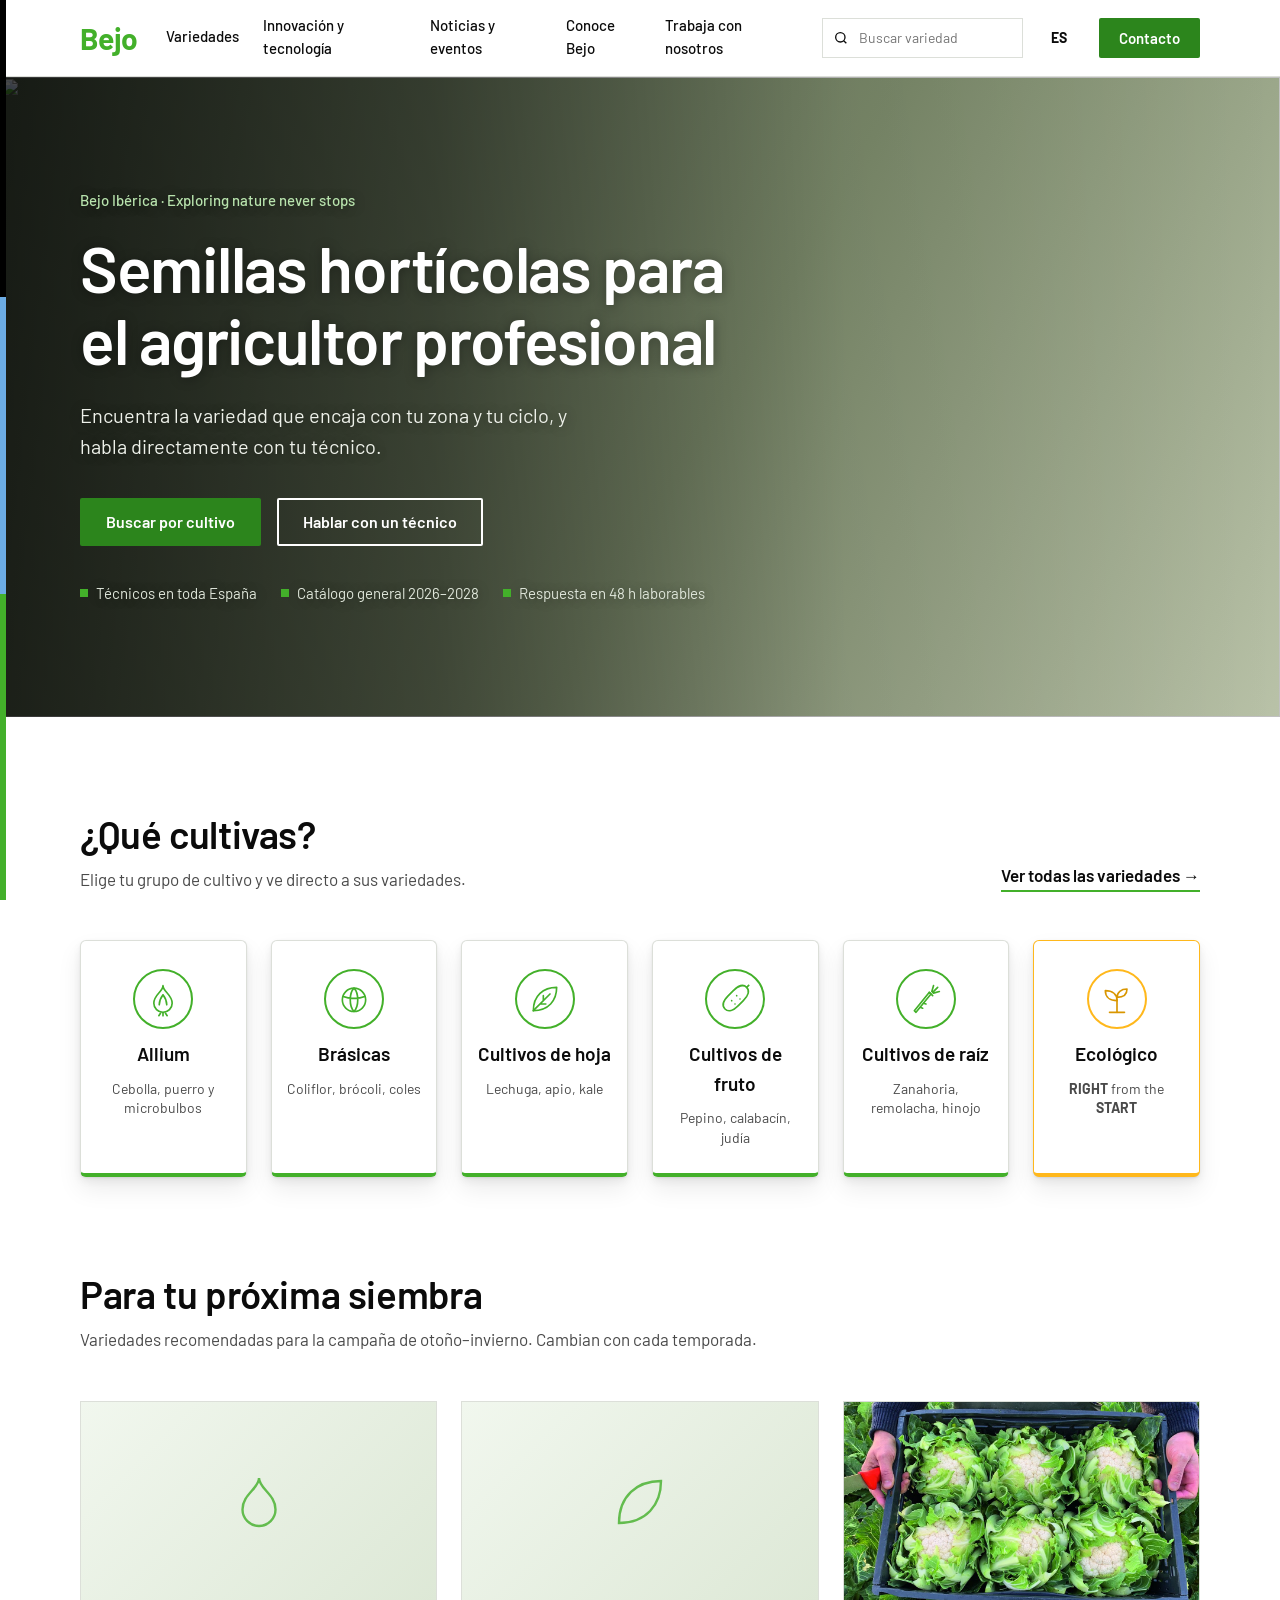
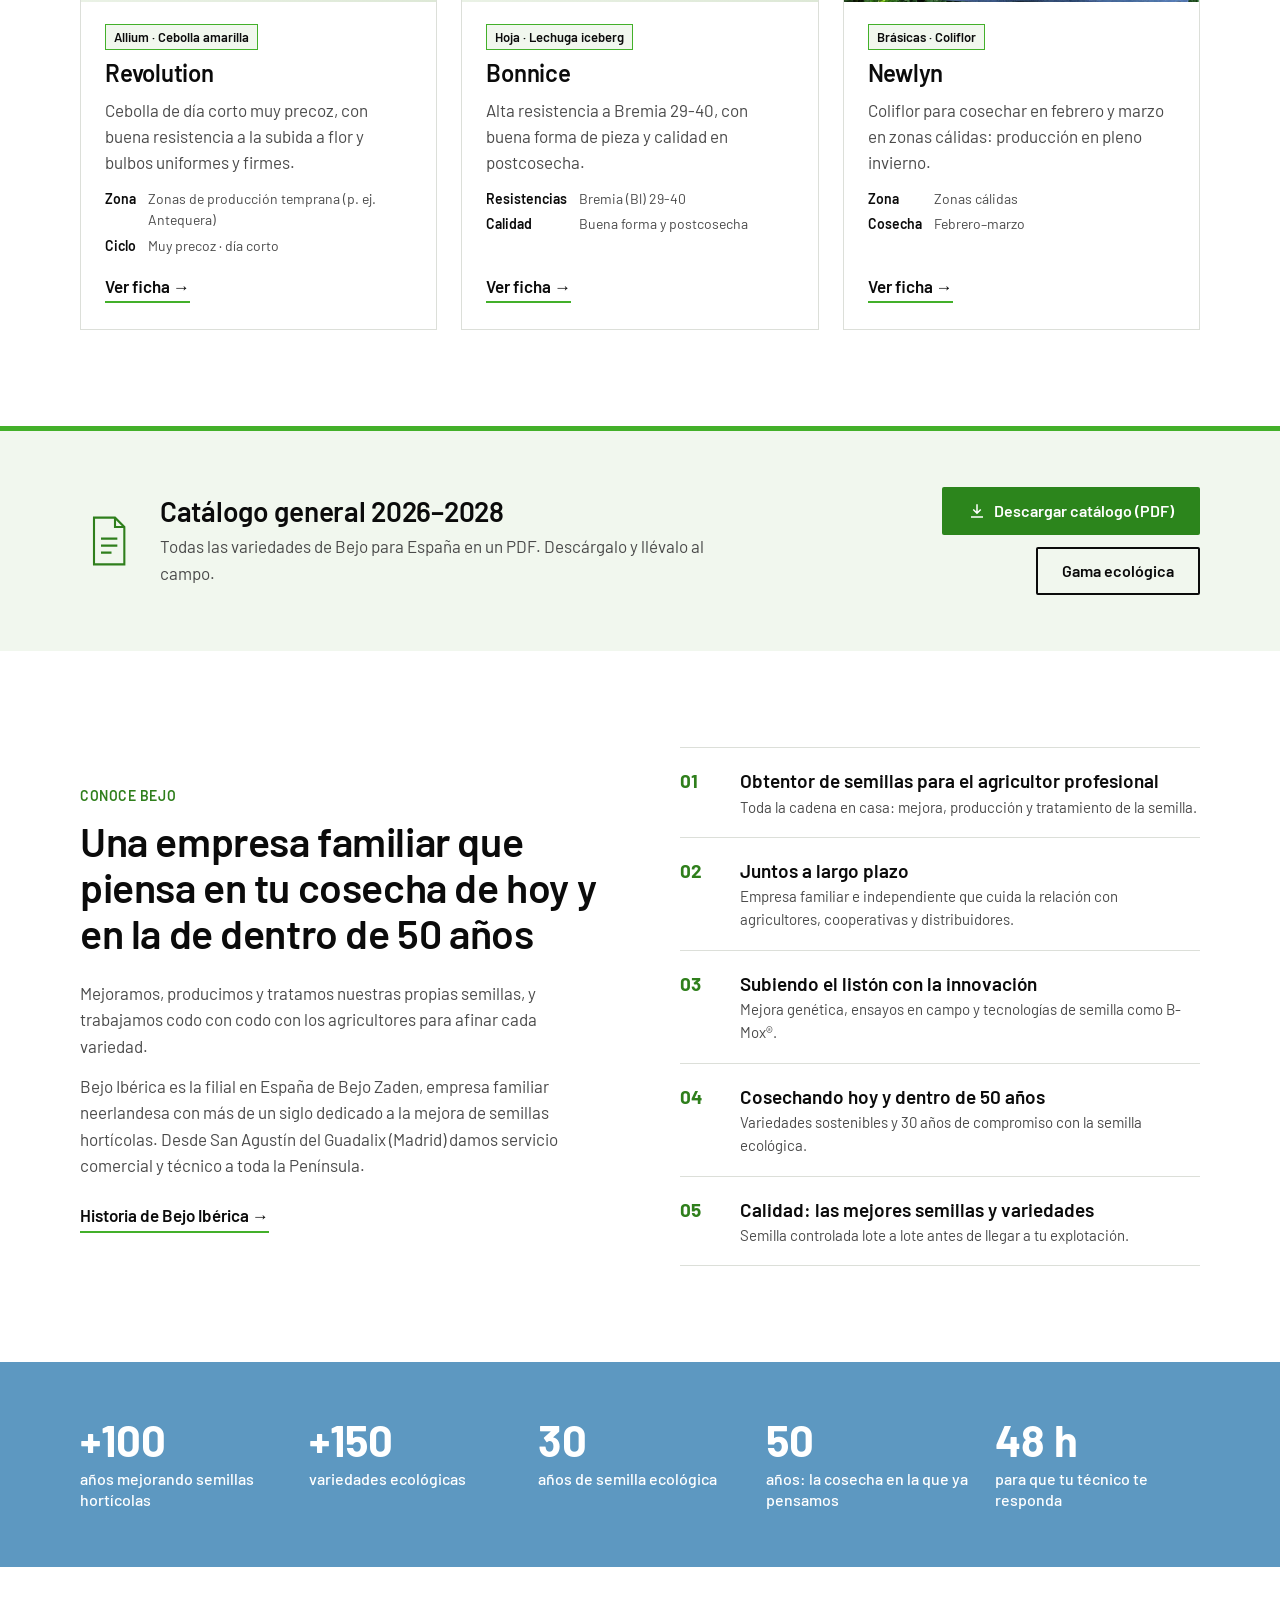
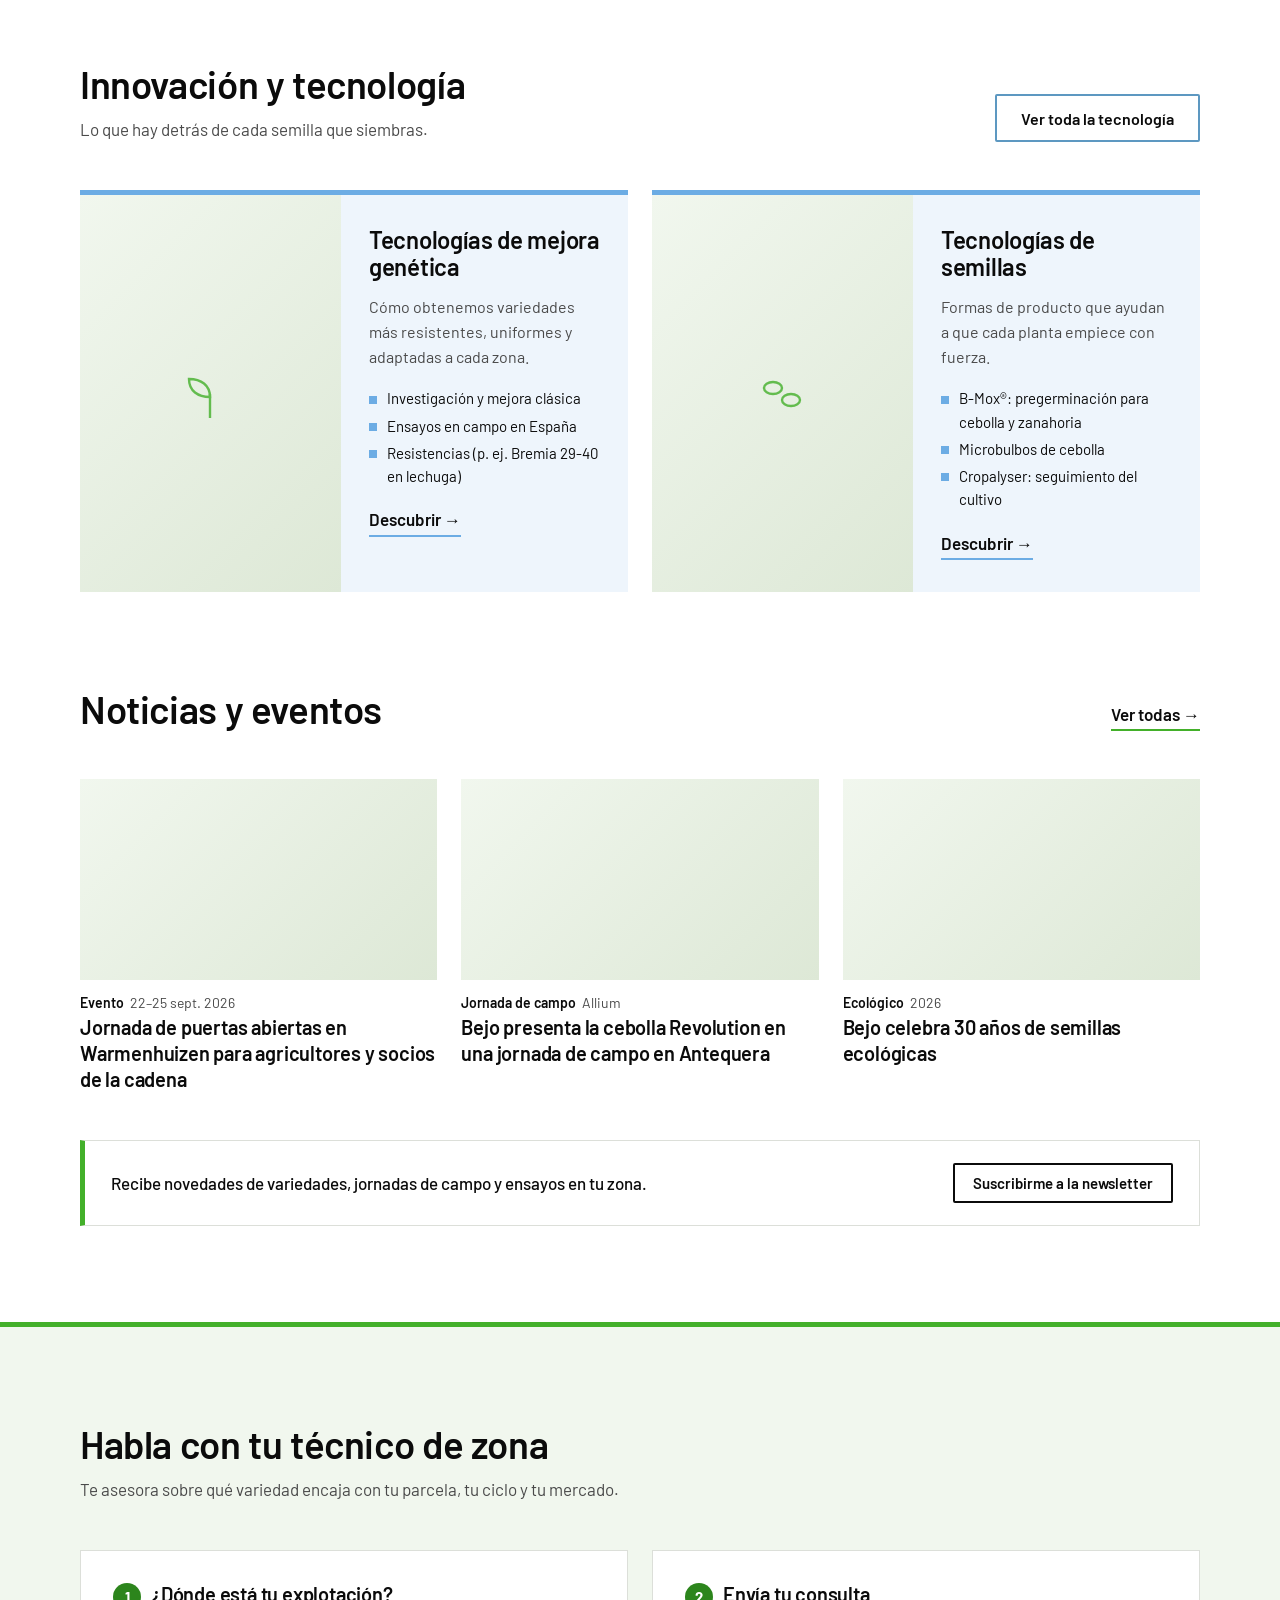
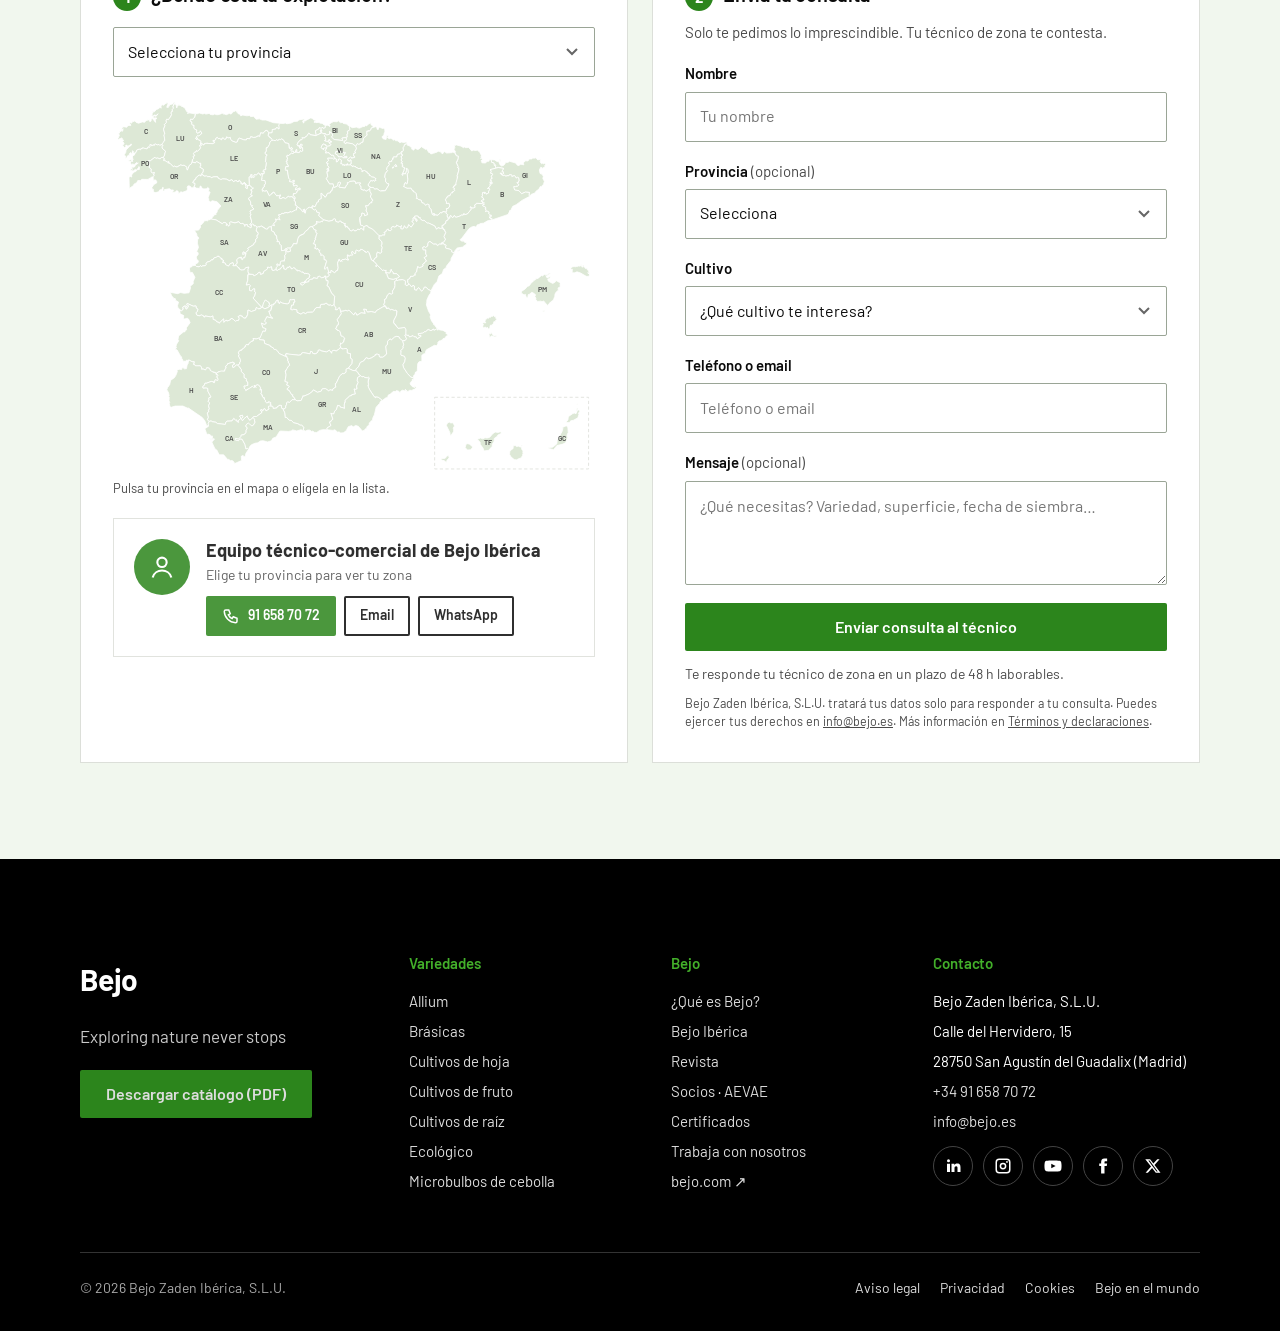
==== commit 9a046a5b: "Mapa de España por provincias en lugar de la cuadrícula de teselas Las 50 provincias del desplegable" ====
--- a/index.html
+++ b/index.html
@@ -21,7 +21,7 @@
 <link rel="preconnect" href="https://www.bejo.es">
 <!-- Barlow: sustituta web de DIN 2014 (tipografía corporativa con licencia; si se dispone del kit, se carga antes en --font) -->
 <link href="https://fonts.googleapis.com/css2?family=Barlow:wght@400;500;600;700&display=swap" rel="stylesheet">
-<link rel="stylesheet" href="css/styles.css?v=4">
+<link rel="stylesheet" href="css/styles.css?v=5">
 <script type="application/ld+json">
 {
   "@context":"https://schema.org",
@@ -274,7 +274,7 @@
           <h3>Tecnologías de mejora genética</h3>
           <p><span class="desk-only">Cómo obtenemos variedades más resistentes, uniformes y adaptadas a cada zona.</span><span class="mob-only">Variedades más resistentes y adaptadas a tu zona.</span></p>
           <ul><li>Investigación y mejora clásica</li><li>Ensayos en campo en España</li><li>Resistencias (p. ej. Bremia 29-40 en lechuga)</li></ul>
-          <a href="https://www.bejo.es/bejo-mundo-exploring-nature-never-stops" class="link link-arrow">Descubrir<span class="sr-only"> tecnologías de mejora genética</span></a>
+          <a href="https://www.youtube.com/watch?v=11PBp4unazs" class="link link-arrow">Descubrir<span class="sr-only"> tecnologías de mejora genética</span></a>
         </div>
       </article>
       <article class="tech">
@@ -284,7 +284,7 @@
           <h3>Tecnologías de semillas</h3>
           <p><span class="desk-only">Formas de producto que ayudan a que cada planta empiece con fuerza.</span><span class="mob-only">B-Mox®, microbulbos y Cropalyser.</span></p>
           <ul><li>B-Mox®: pregerminación para cebolla y zanahoria</li><li>Microbulbos de cebolla</li><li>Cropalyser: seguimiento del cultivo</li></ul>
-          <a href="https://www.bejo.es/magazine/b-moxr" class="link link-arrow">Descubrir<span class="sr-only"> tecnologías de semillas</span></a>
+          <a href="https://www.bejo.es/magazine/formas-de-producto-de-bejo" class="link link-arrow">Descubrir<span class="sr-only"> tecnologías de semillas</span></a>
         </div>
       </article>
     </div>
@@ -465,6 +465,7 @@
     <svg viewBox="0 0 24 24" fill="none" stroke="currentColor" stroke-width="2" aria-hidden="true"><path d="M5 4h4l2 5-2.5 1.5a11 11 0 005 5L15 13l5 2v4a2 2 0 01-2 2A16 16 0 013 6a2 2 0 012-2"/></svg>Llamar</a>
 </div>
 
-<script src="js/main.js?v=4" defer></script>
+<script src="js/mapa-provincias.js?v=1" defer></script>
+<script src="js/main.js?v=5" defer></script>
 </body>
 </html>
--- a/css/styles.css
+++ b/css/styles.css
@@ -241,15 +241,15 @@
 .map{margin:20px 0}
 .map svg{width:100%;height:auto}
 .map .tile{cursor:pointer}
-.map .tile rect{fill:var(--ph);stroke:var(--surface);stroke-width:2;transition:fill .15s}
-.map .tile text{font-size:11px;font-weight:600;fill:var(--muted);pointer-events:none;text-anchor:middle;dominant-baseline:central}
-.map .tile:hover rect,.map .tile:focus rect{fill:#bfe0b3}
-.map .tile.in-zone rect{fill:#a6d796}
-.map .tile.in-zone text{fill:#0d2a06}
-.map .tile.active rect{fill:var(--green)}
-.map .tile.active text{fill:#000}
+.map .tile path{fill:var(--ph);stroke:var(--surface);stroke-width:1;stroke-linejoin:round;transition:fill .15s}
+.map .tile:hover path,.map .tile:focus path{fill:#bfe0b3}
+.map .tile.in-zone path{fill:#a6d796}
+.map .tile.active path{fill:var(--green)}
 .map .tile:focus{outline:none}
-.map .tile:focus-visible rect{stroke:var(--yellow);stroke-width:3}
+.map .tile:focus-visible path{stroke:var(--yellow);stroke-width:2.5}
+.map-labels text{font-size:9px;font-weight:600;fill:var(--muted);pointer-events:none;text-anchor:middle;dominant-baseline:central}
+.map-labels text.in-zone{fill:#0d2a06}
+.map-labels text.active{fill:#000}
 .map-inset{fill:none;stroke:var(--line);stroke-dasharray:4 3}
 .map-caption{font-size:13px;color:var(--muted);margin-top:6px}
 
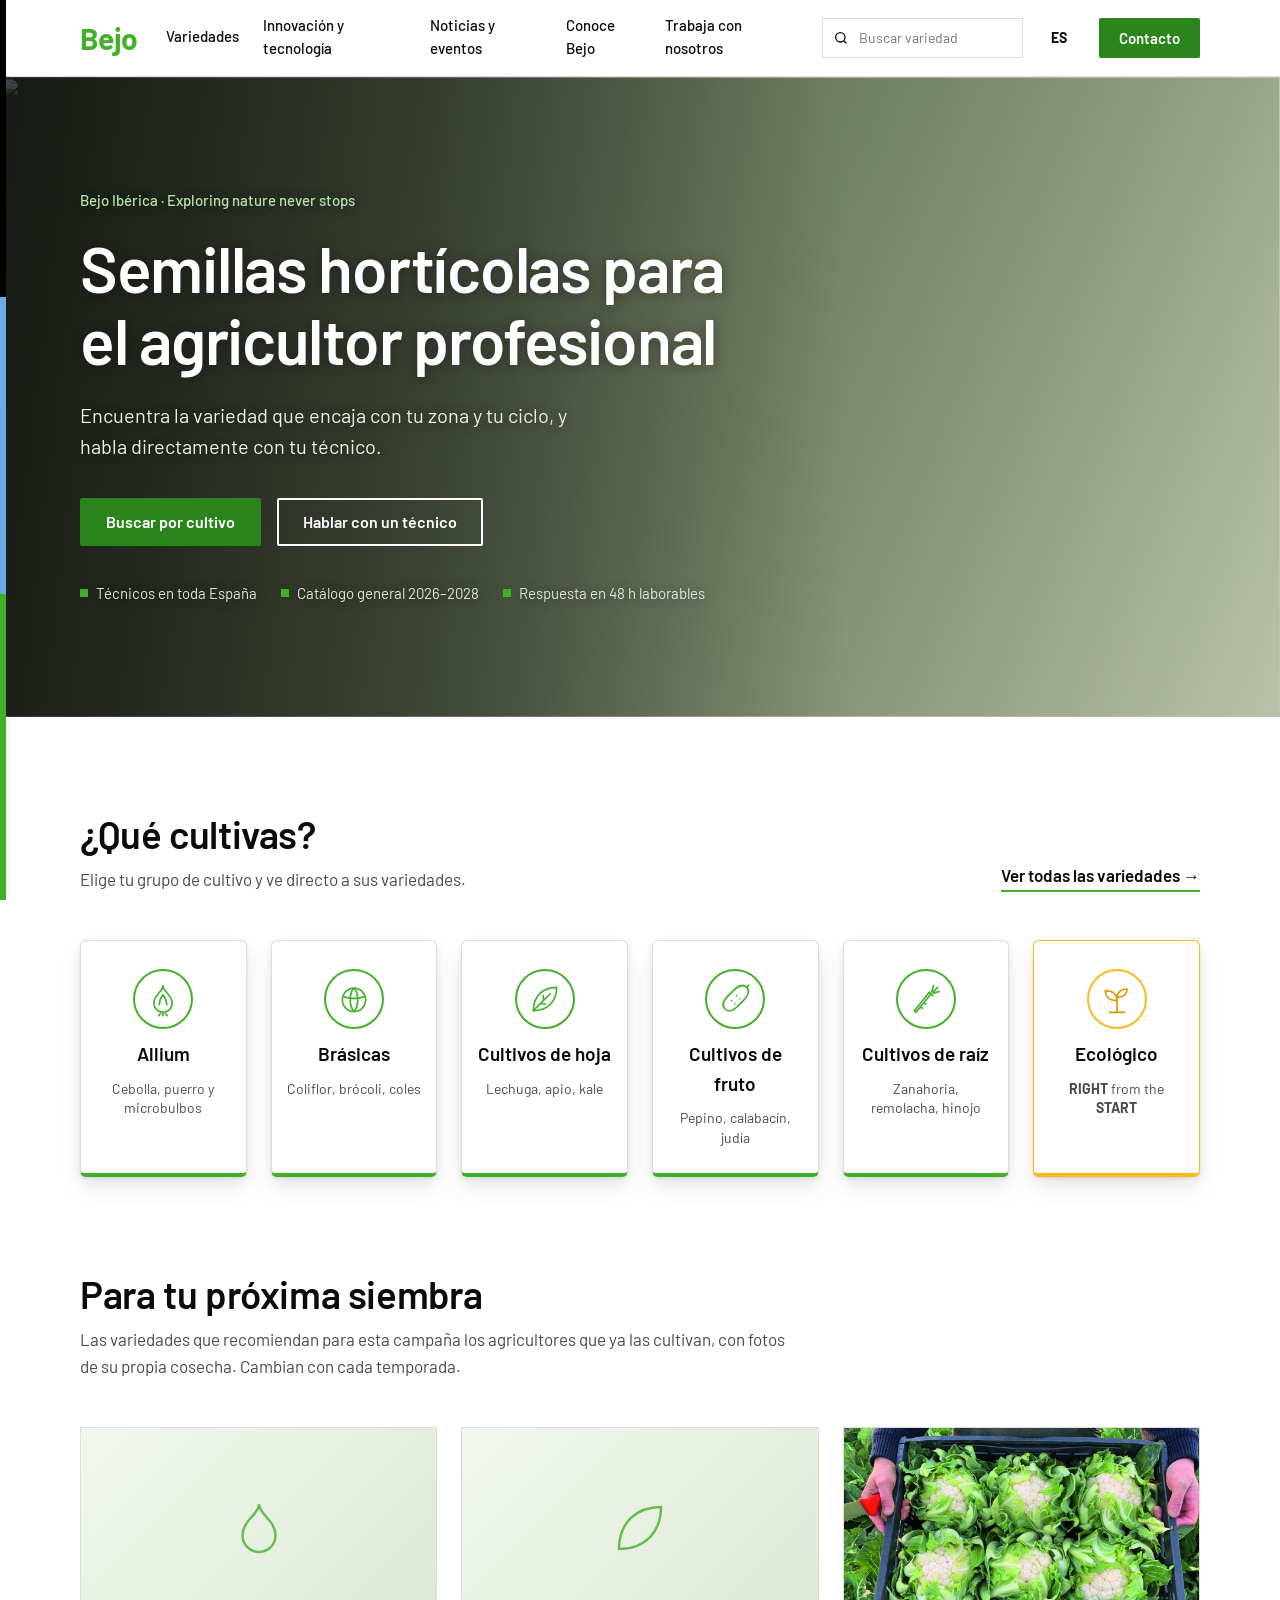
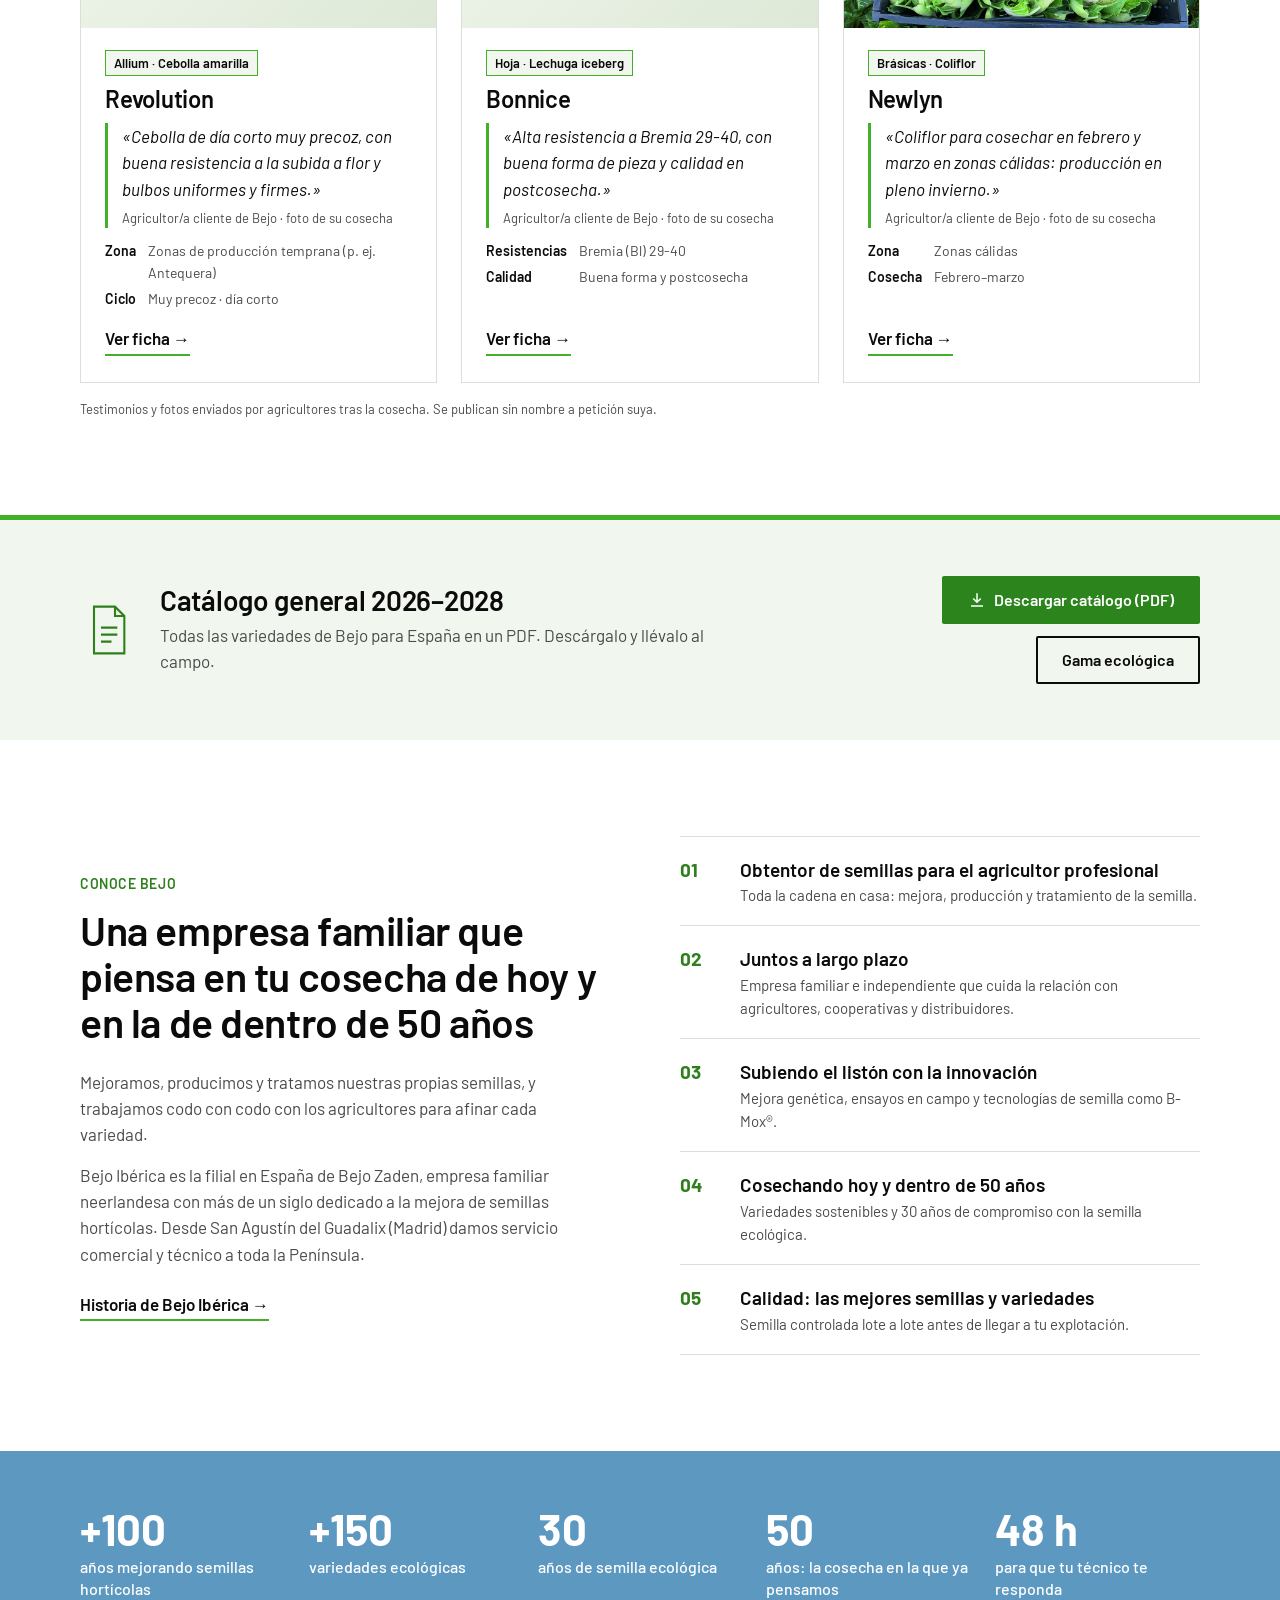
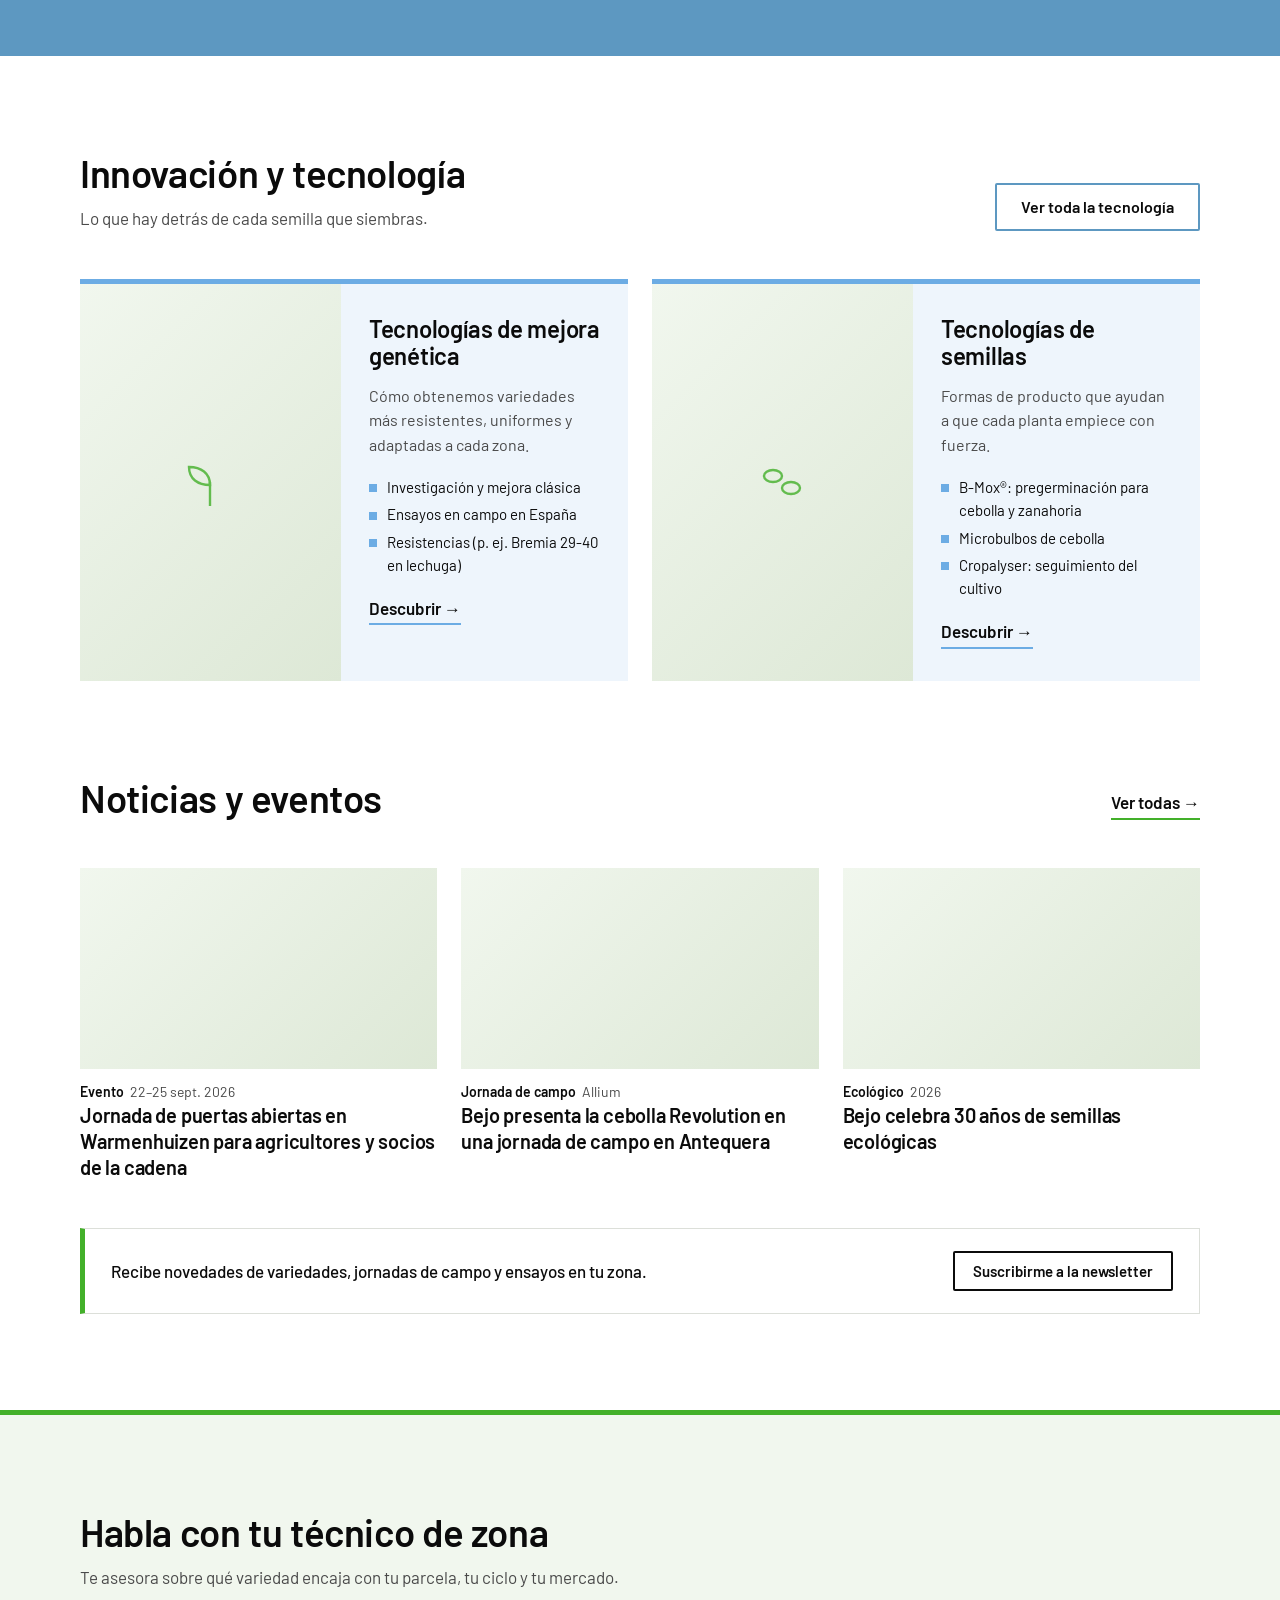
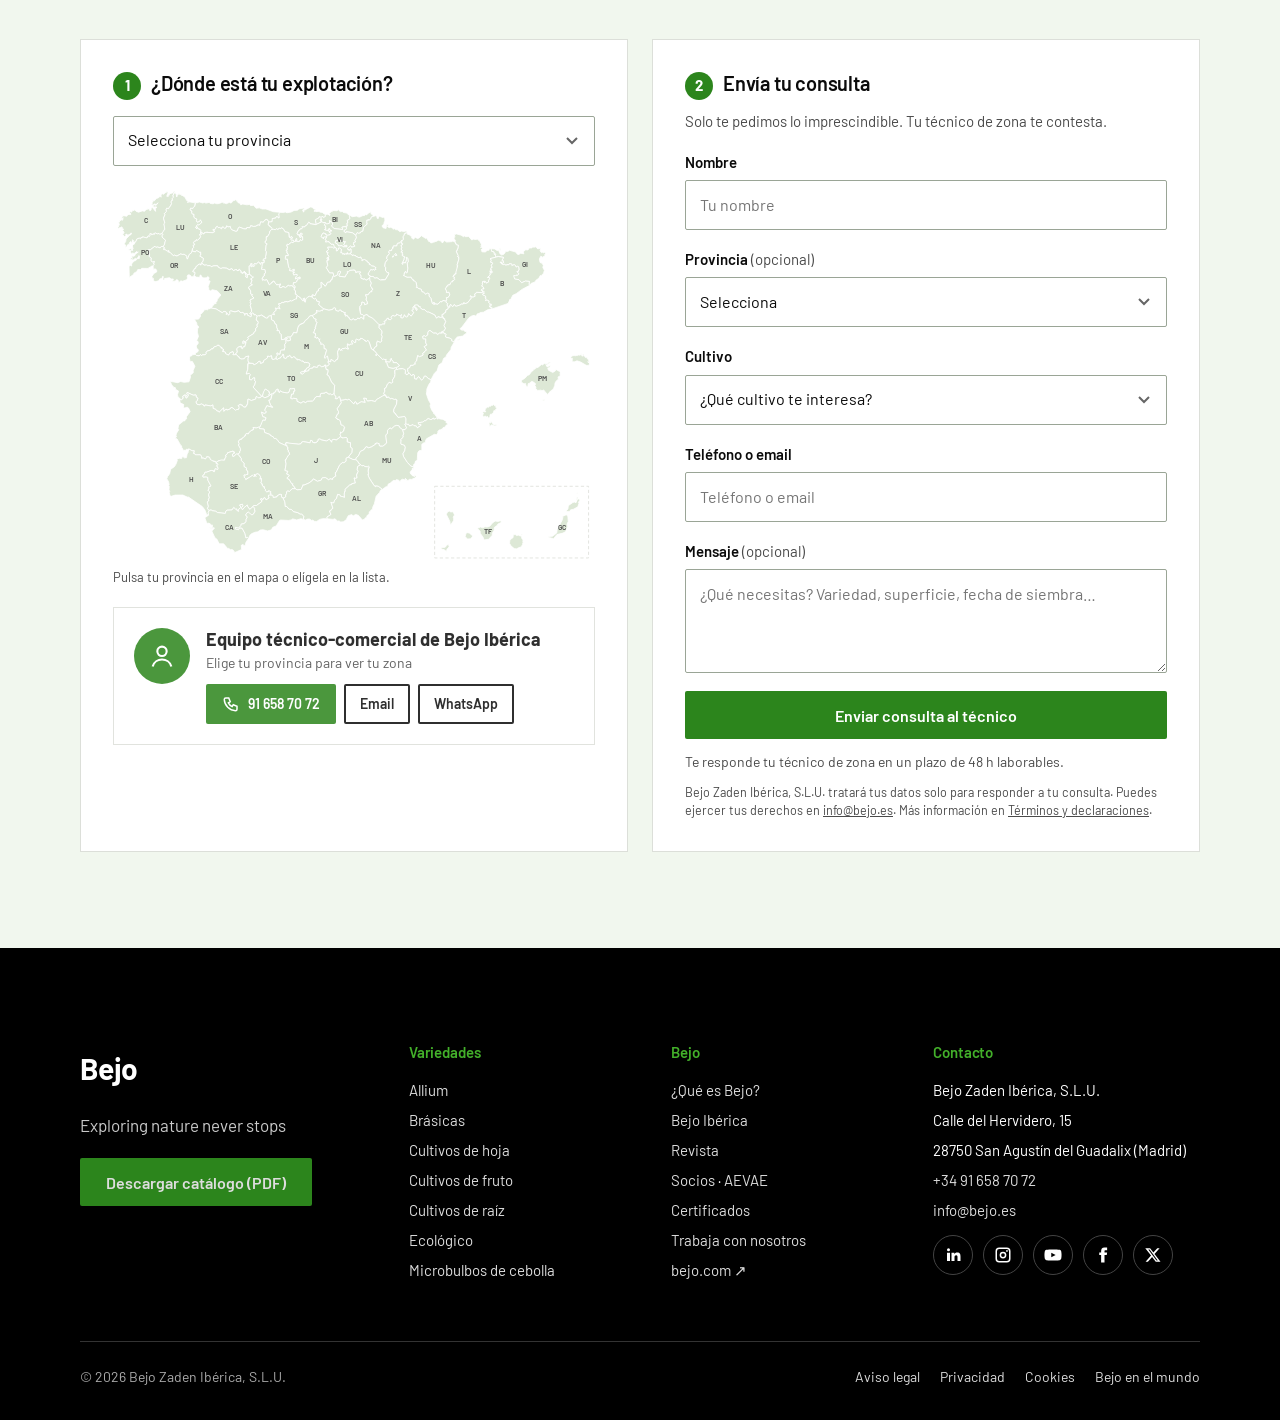
==== commit 1dfe61e0: "Variedades de campaña como prueba social Las tres tarjetas muestran ahora el testimonio del agricult" ====
--- a/index.html
+++ b/index.html
@@ -21,7 +21,7 @@
 <link rel="preconnect" href="https://www.bejo.es">
 <!-- Barlow: sustituta web de DIN 2014 (tipografía corporativa con licencia; si se dispone del kit, se carga antes en --font) -->
 <link href="https://fonts.googleapis.com/css2?family=Barlow:wght@400;500;600;700&display=swap" rel="stylesheet">
-<link rel="stylesheet" href="css/styles.css?v=5">
+<link rel="stylesheet" href="css/styles.css?v=6">
 <script type="application/ld+json">
 {
   "@context":"https://schema.org",
@@ -46,7 +46,7 @@
 <!-- ============ 1 · Header ============ -->
 <header class="header" id="top">
   <div class="wrap">
-    <a href="https://www.bejo.es/" class="logo" aria-label="Bejo Ibérica, inicio">
+    <a href="https://www.bejo.es/" class="logo" aria-label="Bejo Ibérica, inicio" target="_blank" rel="noopener">
       <img src="https://www.bejo.es/sites/bejo-drupal/files/Bejo-LG_1.svg" alt="Bejo" width="120" height="44">
       <span class="logo-text" aria-hidden="true">Bejo</span>
     </a>
@@ -55,7 +55,7 @@
       <a href="#innovacion">Innovación y tecnología</a>
       <a href="#noticias">Noticias y eventos</a>
       <a href="#por-que">Conoce Bejo</a>
-      <a href="https://www.bejo.es/careers" class="nav-extra">Trabaja con nosotros</a>
+      <a href="https://www.bejo.es/careers" class="nav-extra" target="_blank" rel="noopener">Trabaja con nosotros</a>
     </nav>
     <form class="search" role="search" data-search>
       <label class="sr-only" for="searchDesk">Buscar cultivo o variedad</label>
@@ -63,7 +63,7 @@
       <input type="search" id="searchDesk" placeholder="Buscar variedad" autocomplete="off" aria-autocomplete="list" aria-controls="searchDeskList" aria-expanded="false">
       <ul class="search-results" id="searchDeskList" role="listbox"></ul>
     </form>
-    <a href="https://www.bejo.com/countries" class="lang" title="Otros países Bejo" aria-label="Idioma: español. Ver otros países Bejo">ES</a>
+    <a href="https://www.bejo.com/countries" class="lang" title="Otros países Bejo" aria-label="Idioma: español. Ver otros países Bejo" target="_blank" rel="noopener">ES</a>
     <a href="#tecnico" class="btn btn-green btn-sm nav-cta desk-only" data-track="cta_contacto_menu">Contacto</a>
     <div class="tools mob-only">
       <button class="icon-btn" id="searchBtn" type="button" aria-label="Buscar variedad">
@@ -87,8 +87,8 @@
   <a href="#innovacion">Innovación y tecnología</a>
   <a href="#noticias">Noticias y eventos</a>
   <a href="#por-que">Conoce Bejo</a>
-  <a href="https://www.bejo.es/careers">Trabaja con nosotros</a>
-  <a href="https://www.bejo.com/countries">Idioma: ES · Otros países</a>
+  <a href="https://www.bejo.es/careers" target="_blank" rel="noopener">Trabaja con nosotros</a>
+  <a href="https://www.bejo.com/countries" target="_blank" rel="noopener">Idioma: ES · Otros países</a>
   <a href="#tecnico" class="btn btn-green" data-track="cta_contacto_menu">Hablar con mi técnico</a>
 </div>
 
@@ -127,30 +127,30 @@
       <h2 id="crops-title">¿Qué cultivas?</h2>
       <p><span class="mob-only">Desliza y elige</span><span class="desk-only">Elige</span> tu grupo de cultivo y ve directo a sus variedades.</p>
     </div>
-      <a href="https://www.bejo.es/variedades" class="link link-arrow desk-only">Ver todas las variedades</a>
+      <a href="https://www.bejo.es/variedades" class="link link-arrow desk-only" target="_blank" rel="noopener">Ver todas las variedades</a>
     </div>
     <div class="crops" role="list">
-      <a href="https://www.bejo.es/variedades" class="crop" role="listitem" data-crop="allium" data-track="crop_allium">
+      <a href="https://www.bejo.es/variedades" class="crop" role="listitem" data-crop="allium" data-track="crop_allium" target="_blank" rel="noopener">
         <svg viewBox="0 0 48 48" aria-hidden="true"><path d="M24 8c0 7-11 11-11 21a11 11 0 0 0 22 0c0-10-11-14-11-21z"/><path d="M24 19c-3 4-4.5 8-4.5 12M24 19c3 4 4.5 8 4.5 12"/><path d="M21 41l-2 3M24 41v3M27 41l2 3"/></svg>
         <strong>Allium</strong><span>Cebolla, puerro y microbulbos</span>
       </a>
-      <a href="https://www.bejo.es/variedades" class="crop" role="listitem" data-crop="brasicas" data-track="crop_brasicas">
+      <a href="https://www.bejo.es/variedades" class="crop" role="listitem" data-crop="brasicas" data-track="crop_brasicas" target="_blank" rel="noopener">
         <svg viewBox="0 0 48 48" aria-hidden="true"><circle cx="24" cy="25" r="14"/><path d="M24 11c-6 6-6 22 0 28M24 11c6 6 6 22 0 28M11 21c7 3 19 3 26 0"/></svg>
         <strong>Brásicas</strong><span>Coliflor, brócoli, coles</span>
       </a>
-      <a href="https://www.bejo.es/variedades" class="crop" role="listitem" data-crop="hoja" data-track="crop_hoja">
+      <a href="https://www.bejo.es/variedades" class="crop" role="listitem" data-crop="hoja" data-track="crop_hoja" target="_blank" rel="noopener">
         <svg viewBox="0 0 48 48" aria-hidden="true"><path d="M10 38C10 20 22 10 38 10c0 16-10 28-28 28z"/><path d="M10 38l20-20M18 30h7M22 26v-6"/></svg>
         <strong>Cultivos de hoja</strong><span>Lechuga, apio, kale</span>
       </a>
-      <a href="https://www.bejo.es/variedades" class="crop" role="listitem" data-crop="fruto" data-track="crop_fruto">
+      <a href="https://www.bejo.es/variedades" class="crop" role="listitem" data-crop="fruto" data-track="crop_fruto" target="_blank" rel="noopener">
         <svg viewBox="0 0 48 48" aria-hidden="true"><path d="M12 36c-4-4-2-10 4-16l6-6c6-6 12-8 16-4s2 10-4 16l-6 6c-6 6-12 8-16 4z"/><path d="M38 10l3-3M20 26h.01M26 20h.01M24 30h.01M30 24h.01"/></svg>
         <strong>Cultivos de fruto</strong><span>Pepino, calabacín, judía</span>
       </a>
-      <a href="https://www.bejo.es/variedades" class="crop" role="listitem" data-crop="raiz" data-track="crop_raiz">
+      <a href="https://www.bejo.es/variedades" class="crop" role="listitem" data-crop="raiz" data-track="crop_raiz" target="_blank" rel="noopener">
         <svg viewBox="0 0 48 48" aria-hidden="true"><path d="M30 18L12 40l-2-2 18-22z"/><path d="M28 16l4 4M31 15l2-7M33 17l7-2M32 16l6-6M17 34l3 1M21 29l3 1"/></svg>
         <strong>Cultivos de raíz</strong><span>Zanahoria, remolacha, hinojo</span>
       </a>
-      <a href="https://www.bejo.es/semillas-ecologicas" class="crop eco" role="listitem" data-crop="eco" data-track="crop_ecologico">
+      <a href="https://www.bejo.es/semillas-ecologicas" class="crop eco" role="listitem" data-crop="eco" data-track="crop_ecologico" target="_blank" rel="noopener">
         <svg viewBox="0 0 48 48" aria-hidden="true"><path d="M24 40V24"/><path d="M24 26c0-8-6-12-14-12 0 8 6 12 14 12zM24 22c0-6 5-10 12-10 0 7-5 10-12 10z"/><path d="M15 40h18"/></svg>
         <strong>Ecológico</strong><span><b>RIGHT</b> from the <b>START</b></span>
       </a>
@@ -164,44 +164,45 @@
   <div class="wrap">
     <div class="section-head"><div>
       <h2 id="camp-title">Para tu próxima siembra</h2>
-      <p>Variedades recomendadas para la campaña de otoño–invierno.<span class="desk-only"> Cambian con cada temporada.</span></p>
+      <p>Las variedades que recomiendan para esta campaña los agricultores que ya las cultivan, con fotos de su propia cosecha.<span class="desk-only"> Cambian con cada temporada.</span></p>
     </div></div>
     <div class="varieties">
       <article class="variety" id="var-revolution">
-        <div class="photo"><img src="https://www.bejo.es/sites/bejo-drupal/files/styles/gallery_item_lg/public/media/images/Revolution%20Open%20Days%20%2812%29.jpg?itok=Qv2knWuD" alt="Cebolla Revolution en la jornada de campo de Bejo en Antequera" loading="lazy" data-fallback>
+        <div class="photo"><img src="https://www.bejo.es/sites/bejo-drupal/files/styles/gallery_item_lg/public/media/images/Revolution%20Open%20Days%20%2812%29.jpg?itok=Qv2knWuD" alt="Cebolla Revolution: foto de la cosecha enviada por el agricultor" loading="lazy" data-fallback>
           <svg class="photo-fallback" viewBox="0 0 48 48" aria-hidden="true"><path d="M24 8c0 7-11 11-11 21a11 11 0 0 0 22 0c0-10-11-14-11-21z"/></svg></div>
         <div class="variety-body">
           <span class="tag">Allium · Cebolla amarilla</span>
           <h3>Revolution</h3>
-          <p>Cebolla de día corto muy precoz, con buena resistencia a la subida a flor y bulbos uniformes y firmes.</p>
+          <blockquote class="testimonio"><p>«Cebolla de día corto muy precoz, con buena resistencia a la subida a flor y bulbos uniformes y firmes.»</p><footer>Agricultor/a cliente de Bejo · foto de su cosecha</footer></blockquote>
           <dl><dt>Zona</dt><dd>Zonas de producción temprana (p. ej. Antequera)</dd><dt>Ciclo</dt><dd>Muy precoz · día corto</dd></dl>
-          <a href="https://www.bejo.es/cebolla/revolution" class="link link-arrow" data-track="ficha_revolution">Ver ficha<span class="sr-only"> de Revolution</span></a>
+          <a href="https://www.bejo.es/cebolla/revolution" class="link link-arrow" data-track="ficha_revolution" target="_blank" rel="noopener">Ver ficha<span class="sr-only"> de Revolution</span></a>
         </div>
       </article>
       <article class="variety" id="var-bonnice">
-        <div class="photo"><img src="https://www.bejo.es/sites/bejo-drupal/files/styles/banner_middle_xxxl/public/media/images/lettuce_iceberg_bejo_26_143-21191-original.jpg?itok=ijqKNQSE" alt="Lechuga iceberg de Bejo en campo" loading="lazy" data-fallback>
+        <div class="photo"><img src="https://www.bejo.es/sites/bejo-drupal/files/styles/banner_middle_xxxl/public/media/images/lettuce_iceberg_bejo_26_143-21191-original.jpg?itok=ijqKNQSE" alt="Lechuga iceberg Bonnice: foto de la cosecha enviada por el agricultor" loading="lazy" data-fallback>
           <svg class="photo-fallback" viewBox="0 0 48 48" aria-hidden="true"><path d="M10 38C10 20 22 10 38 10c0 16-10 28-28 28z"/></svg></div>
         <div class="variety-body">
           <span class="tag">Hoja · Lechuga iceberg</span>
           <h3>Bonnice</h3>
-          <p>Alta resistencia a Bremia 29-40, con buena forma de pieza y calidad en postcosecha.</p>
+          <blockquote class="testimonio"><p>«Alta resistencia a Bremia 29-40, con buena forma de pieza y calidad en postcosecha.»</p><footer>Agricultor/a cliente de Bejo · foto de su cosecha</footer></blockquote>
           <dl><dt>Resistencias</dt><dd>Bremia (Bl) 29-40</dd><dt>Calidad</dt><dd>Buena forma y postcosecha</dd></dl>
-          <a href="https://www.bejo.es/lechuga/bonnice" class="link link-arrow" data-track="ficha_bonnice">Ver ficha<span class="sr-only"> de Bonnice</span></a>
+          <a href="https://www.bejo.es/lechuga/bonnice" class="link link-arrow" data-track="ficha_bonnice" target="_blank" rel="noopener">Ver ficha<span class="sr-only"> de Bonnice</span></a>
         </div>
       </article>
       <article class="variety" id="var-newlyn">
-        <div class="photo"><img src="assets/newlyn-coliflor.jpg" alt="Coliflores Newlyn recién cosechadas en caja, en campo" loading="lazy" data-fallback>
+        <div class="photo"><img src="assets/newlyn-coliflor.jpg" alt="Coliflores Newlyn recién cosechadas: foto enviada por el agricultor" loading="lazy" data-fallback>
           <svg class="photo-fallback" viewBox="0 0 48 48" aria-hidden="true"><circle cx="24" cy="25" r="14"/><path d="M24 11c-6 6-6 22 0 28M24 11c6 6 6 22 0 28M11 21c7 3 19 3 26 0"/></svg></div>
         <div class="variety-body">
           <span class="tag">Brásicas · Coliflor</span>
           <h3>Newlyn</h3>
-          <p>Coliflor para cosechar en febrero y marzo en zonas cálidas: producción en pleno invierno.</p>
+          <blockquote class="testimonio"><p>«Coliflor para cosechar en febrero y marzo en zonas cálidas: producción en pleno invierno.»</p><footer>Agricultor/a cliente de Bejo · foto de su cosecha</footer></blockquote>
           <dl><dt>Zona</dt><dd>Zonas cálidas</dd><dt>Cosecha</dt><dd>Febrero–marzo</dd></dl>
-          <a href="https://www.bejo.es/coliflor/newlyn" class="link link-arrow" data-track="ficha_newlyn">Ver ficha<span class="sr-only"> de Newlyn</span></a>
+          <a href="https://www.bejo.es/coliflor/newlyn" class="link link-arrow" data-track="ficha_newlyn" target="_blank" rel="noopener">Ver ficha<span class="sr-only"> de Newlyn</span></a>
         </div>
       </article>
     </div>
-    <a href="https://www.bejo.es/variedades" class="link link-arrow more-mobile">Ver más variedades de campaña</a>
+    <p class="testimonio-nota">Testimonios y fotos enviados por agricultores tras la cosecha. Se publican sin nombre a petición suya.</p>
+    <a href="https://www.bejo.es/variedades" class="link link-arrow more-mobile" target="_blank" rel="noopener">Ver más variedades de campaña</a>
   </div>
 </section>
 
@@ -219,7 +220,7 @@
       <a href="https://www.bejo.es/sites/bejo-drupal/files/media/files/ES-CatalogoGeneralEspana2628.pdf" class="btn btn-green" target="_blank" rel="noopener" data-track="descarga_catalogo">
         <svg viewBox="0 0 24 24" fill="none" stroke="currentColor" stroke-width="2" aria-hidden="true"><path d="M12 3v12M7 10l5 5 5-5M4 20h16"/></svg>
         Descargar catálogo (PDF)</a>
-      <a href="https://www.bejo.es/ecologico" class="btn btn-outline">Gama ecológica</a>
+      <a href="https://www.bejo.es/ecologico" class="btn btn-outline" target="_blank" rel="noopener">Gama ecológica</a>
     </div>
   </div>
 </section>
@@ -234,7 +235,7 @@
       <h2 id="why-title"><span class="desk-only">Una empresa familiar que piensa en tu cosecha de hoy y en la de dentro de 50 años</span><span class="mob-only">Empresa familiar, pensando en tu cosecha de hoy y de dentro de 50 años</span></h2>
       <p>Mejoramos, producimos y tratamos nuestras propias semillas, y trabajamos codo con codo con los agricultores para afinar cada variedad.</p>
       <p class="extra">Bejo Ibérica es la filial en España de Bejo Zaden, empresa familiar neerlandesa con más de un siglo dedicado a la mejora de semillas hortícolas. Desde San Agustín del Guadalix (Madrid) damos servicio comercial y técnico a toda la Península.</p>
-      <a href="https://www.bejo.es/historia-de-bejo-iberica" class="link link-arrow">Historia de Bejo Ibérica</a>
+      <a href="https://www.bejo.es/historia-de-bejo-iberica" class="link link-arrow" target="_blank" rel="noopener">Historia de Bejo Ibérica</a>
     </div>
     <ol>
       <li><b>01</b><strong>Obtentor de semillas para el agricultor profesional</strong><span>Toda la cadena en casa: mejora, producción y tratamiento de la semilla.</span></li>
@@ -264,7 +265,7 @@
   <div class="wrap">
     <div class="section-head">
       <div><h2 id="inno-title">Innovación y tecnología</h2><p>Lo que hay detrás de cada semilla<span class="desk-only"> que siembras</span>.</p></div>
-      <a href="https://www.bejo.es/revista" class="btn btn-outline-blue head-btn">Ver toda la tecnología</a>
+      <a href="https://www.bejo.es/revista" class="btn btn-outline-blue head-btn" target="_blank" rel="noopener">Ver toda la tecnología</a>
     </div>
     <div class="tech-grid">
       <article class="tech">
@@ -274,7 +275,7 @@
           <h3>Tecnologías de mejora genética</h3>
           <p><span class="desk-only">Cómo obtenemos variedades más resistentes, uniformes y adaptadas a cada zona.</span><span class="mob-only">Variedades más resistentes y adaptadas a tu zona.</span></p>
           <ul><li>Investigación y mejora clásica</li><li>Ensayos en campo en España</li><li>Resistencias (p. ej. Bremia 29-40 en lechuga)</li></ul>
-          <a href="https://www.youtube.com/watch?v=11PBp4unazs" class="link link-arrow">Descubrir<span class="sr-only"> tecnologías de mejora genética</span></a>
+          <a href="https://www.youtube.com/watch?v=11PBp4unazs" class="link link-arrow" target="_blank" rel="noopener">Descubrir<span class="sr-only"> tecnologías de mejora genética</span></a>
         </div>
       </article>
       <article class="tech">
@@ -284,7 +285,7 @@
           <h3>Tecnologías de semillas</h3>
           <p><span class="desk-only">Formas de producto que ayudan a que cada planta empiece con fuerza.</span><span class="mob-only">B-Mox®, microbulbos y Cropalyser.</span></p>
           <ul><li>B-Mox®: pregerminación para cebolla y zanahoria</li><li>Microbulbos de cebolla</li><li>Cropalyser: seguimiento del cultivo</li></ul>
-          <a href="https://www.bejo.es/magazine/formas-de-producto-de-bejo" class="link link-arrow">Descubrir<span class="sr-only"> tecnologías de semillas</span></a>
+          <a href="https://www.bejo.es/magazine/formas-de-producto-de-bejo" class="link link-arrow" target="_blank" rel="noopener">Descubrir<span class="sr-only"> tecnologías de semillas</span></a>
         </div>
       </article>
     </div>
@@ -296,24 +297,24 @@
   <div class="wrap">
     <div class="section-head">
       <h2 id="news-title">Noticias y eventos</h2>
-      <a href="https://www.bejo.es/revista" class="link link-arrow news-all-desk">Ver todas</a>
+      <a href="https://www.bejo.es/revista" class="link link-arrow news-all-desk" target="_blank" rel="noopener">Ver todas</a>
     </div>
     <div class="news-grid">
-      <a href="https://www.bejo.es/magazine/jornada-de-puertas-abiertas-de-bejo-para-agricultores-y-socios-de-la-cadena-de-suministro" class="news">
+      <a href="https://www.bejo.es/magazine/jornada-de-puertas-abiertas-de-bejo-para-agricultores-y-socios-de-la-cadena-de-suministro" class="news" target="_blank" rel="noopener">
         <div class="photo"><img src="https://www.bejo.es/sites/bejo-drupal/files/styles/gallery_item_lg/public/media/images/Organic%20demo%20field_small.jpg?itok=80fQMUw9" alt="" loading="lazy" data-fallback></div>
         <div>
           <p class="news-meta"><b>Evento</b>22–25 sept. 2026</p>
           <h3><span class="desk-only">Jornada de puertas abiertas en Warmenhuizen para agricultores y socios de la cadena</span><span class="mob-only">Puertas abiertas Bejo en Países Bajos 2026</span></h3>
         </div>
       </a>
-      <a href="https://www.bejo.es/magazine/bejo-presenta-la-cebolla-revolution-en-una-jornada-de-campo-en-antequera" class="news">
+      <a href="https://www.bejo.es/magazine/bejo-presenta-la-cebolla-revolution-en-una-jornada-de-campo-en-antequera" class="news" target="_blank" rel="noopener">
         <div class="photo"><img src="https://www.bejo.es/sites/bejo-drupal/files/styles/gallery_item_lg/public/media/images/Revolution%20Open%20Days%20%287%29.jpg?itok=dhPT0Qvs" alt="" loading="lazy" data-fallback></div>
         <div>
           <p class="news-meta"><b>Jornada de campo</b>Allium</p>
           <h3><span class="desk-only">Bejo presenta la cebolla Revolution en una jornada de campo en Antequera</span><span class="mob-only">Cebolla Revolution, en campo en Antequera</span></h3>
         </div>
       </a>
-      <a href="https://www.bejo.es/magazine/bejo-celebra-30-anos-de-semillas-ecologicas" class="news">
+      <a href="https://www.bejo.es/magazine/bejo-celebra-30-anos-de-semillas-ecologicas" class="news" target="_blank" rel="noopener">
         <div class="photo"><img src="https://www.bejo.es/sites/bejo-drupal/files/styles/gallery_item_lg/public/media/images/Organic%2030%20years%20Bejo%20colleagues_small%20.jpg?itok=DsTzXGda" alt="" loading="lazy" data-fallback></div>
         <div>
           <p class="news-meta"><b>Ecológico</b>2026</p>
@@ -321,7 +322,7 @@
         </div>
       </a>
     </div>
-    <a href="https://www.bejo.es/revista" class="link link-arrow mob-only" style="display:inline-block;margin-top:20px">Ver todas</a>
+    <a href="https://www.bejo.es/revista" class="link link-arrow mob-only" style="display:inline-block;margin-top:20px" target="_blank" rel="noopener">Ver todas</a>
     <div class="newsletter">
       <p>Recibe novedades de variedades, jornadas de campo y ensayos en tu zona.</p>
       <a href="https://us15.list-manage.com/survey?u=f30d8a76c23f361aeff1ba541&amp;id=507a707cc8&amp;attribution=false" class="btn btn-outline btn-sm" target="_blank" rel="noopener" data-track="newsletter">Suscribirme a la newsletter</a>
@@ -385,7 +386,7 @@
           <div class="hp" aria-hidden="true"><label for="f-web">No rellenar</label><input id="f-web" name="web" tabindex="-1" autocomplete="off"></div>
           <button type="submit" class="btn btn-green" data-track="form_submit_click">Enviar consulta al técnico</button>
           <p class="form-note">Te responde tu técnico de zona en un plazo de 48 h laborables.</p>
-          <p class="form-legal">Bejo Zaden Ibérica, S.L.U. tratará tus datos solo para responder a tu consulta. Puedes ejercer tus derechos en <a href="mailto:info@bejo.es">info@bejo.es</a>. Más información en <a href="https://www.bejo.es/terminos-y-declaraciones">Términos y declaraciones</a>.</p>
+          <p class="form-legal">Bejo Zaden Ibérica, S.L.U. tratará tus datos solo para responder a tu consulta. Puedes ejercer tus derechos en <a href="mailto:info@bejo.es">info@bejo.es</a>. Más información en <a href="https://www.bejo.es/terminos-y-declaraciones" target="_blank" rel="noopener">Términos y declaraciones</a>.</p>
           <p class="form-ok" id="formOk" role="status" tabindex="-1"></p>
         </form>
       </div>
@@ -399,7 +400,7 @@
   <div class="wrap">
     <div class="footer-top">
       <div class="footer-brand">
-        <a href="https://www.bejo.es/" class="logo neg" aria-label="Bejo Ibérica, inicio">
+        <a href="https://www.bejo.es/" class="logo neg" aria-label="Bejo Ibérica, inicio" target="_blank" rel="noopener">
           <img src="https://www.bejo.es/sites/bejo-drupal/files/Bejo-LG_1.svg" alt="Bejo" width="120" height="44" loading="lazy">
           <span class="logo-text" aria-hidden="true">Bejo</span>
         </a>
@@ -408,23 +409,23 @@
       </div>
       <details open><summary><h4>Variedades</h4></summary>
         <ul>
-          <li><a href="https://www.bejo.es/variedades">Allium</a></li>
-          <li><a href="https://www.bejo.es/variedades">Brásicas</a></li>
-          <li><a href="https://www.bejo.es/variedades">Cultivos de hoja</a></li>
-          <li><a href="https://www.bejo.es/variedades">Cultivos de fruto</a></li>
-          <li><a href="https://www.bejo.es/variedades">Cultivos de raíz</a></li>
-          <li><a href="https://www.bejo.es/ecologico">Ecológico</a></li>
-          <li><a href="https://www.bejo.es/conoce-nuestros-microbulbos-de-cebolla">Microbulbos de cebolla</a></li>
+          <li><a href="https://www.bejo.es/variedades" target="_blank" rel="noopener">Allium</a></li>
+          <li><a href="https://www.bejo.es/variedades" target="_blank" rel="noopener">Brásicas</a></li>
+          <li><a href="https://www.bejo.es/variedades" target="_blank" rel="noopener">Cultivos de hoja</a></li>
+          <li><a href="https://www.bejo.es/variedades" target="_blank" rel="noopener">Cultivos de fruto</a></li>
+          <li><a href="https://www.bejo.es/variedades" target="_blank" rel="noopener">Cultivos de raíz</a></li>
+          <li><a href="https://www.bejo.es/ecologico" target="_blank" rel="noopener">Ecológico</a></li>
+          <li><a href="https://www.bejo.es/conoce-nuestros-microbulbos-de-cebolla" target="_blank" rel="noopener">Microbulbos de cebolla</a></li>
         </ul>
       </details>
       <details open><summary><h4>Bejo</h4></summary>
         <ul>
-          <li><a href="https://www.bejo.es/bejo-mundo-exploring-nature-never-stops">¿Qué es Bejo?</a></li>
-          <li><a href="https://www.bejo.es/historia-de-bejo-iberica">Bejo Ibérica</a></li>
-          <li><a href="https://www.bejo.es/revista">Revista</a></li>
-          <li><a href="https://www.bejo.es/socios">Socios</a> · <a href="https://www.bejo.es/aevae">AEVAE</a></li>
-          <li><a href="https://www.bejo.es/terminos-y-declaraciones">Certificados</a></li>
-          <li><a href="https://www.bejo.es/careers">Trabaja con nosotros</a></li>
+          <li><a href="https://www.bejo.es/bejo-mundo-exploring-nature-never-stops" target="_blank" rel="noopener">¿Qué es Bejo?</a></li>
+          <li><a href="https://www.bejo.es/historia-de-bejo-iberica" target="_blank" rel="noopener">Bejo Ibérica</a></li>
+          <li><a href="https://www.bejo.es/revista" target="_blank" rel="noopener">Revista</a></li>
+          <li><a href="https://www.bejo.es/socios" target="_blank" rel="noopener">Socios</a> · <a href="https://www.bejo.es/aevae" target="_blank" rel="noopener">AEVAE</a></li>
+          <li><a href="https://www.bejo.es/terminos-y-declaraciones" target="_blank" rel="noopener">Certificados</a></li>
+          <li><a href="https://www.bejo.es/careers" target="_blank" rel="noopener">Trabaja con nosotros</a></li>
           <li><a href="https://www.bejo.com/" target="_blank" rel="noopener">bejo.com <span class="sr-only">(se abre en pestaña nueva)</span>↗</a></li>
         </ul>
       </details>
@@ -449,10 +450,10 @@
     <div class="footer-bottom">
       <span>© <span id="year">2026</span> Bejo Zaden Ibérica, S.L.U.</span>
       <nav aria-label="Legal">
-        <a href="https://www.bejo.es/terminos-y-declaraciones">Aviso legal</a>
-        <a href="https://www.bejo.es/terminos-y-declaraciones">Privacidad</a>
-        <a href="https://www.bejo.es/terminos-y-declaraciones">Cookies</a>
-        <a href="https://www.bejo.com/countries">Bejo en el mundo</a>
+        <a href="https://www.bejo.es/terminos-y-declaraciones" target="_blank" rel="noopener">Aviso legal</a>
+        <a href="https://www.bejo.es/terminos-y-declaraciones" target="_blank" rel="noopener">Privacidad</a>
+        <a href="https://www.bejo.es/terminos-y-declaraciones" target="_blank" rel="noopener">Cookies</a>
+        <a href="https://www.bejo.com/countries" target="_blank" rel="noopener">Bejo en el mundo</a>
       </nav>
     </div>
   </div>
--- a/css/styles.css
+++ b/css/styles.css
@@ -168,6 +168,10 @@
 .tag{font-size:13px;font-weight:600;padding:2px 8px;border:1.5px solid var(--green);background:var(--tint-green)}
 .variety h3{font-size:24px}
 .variety p{color:var(--muted)}
+.testimonio{margin:0;padding-left:14px;border-left:3px solid var(--green)}
+.testimonio p{color:var(--ink);font-style:italic}
+.testimonio footer{margin-top:6px;font-size:13px;color:var(--muted)}
+.testimonio-nota{margin-top:16px;font-size:13px;color:var(--muted)}
 .variety dl{display:grid;grid-template-columns:auto 1fr;gap:4px 12px;margin:2px 0 6px;font-size:14px}
 .variety dt{font-weight:600}
 .variety dd{margin:0;color:var(--muted)}
